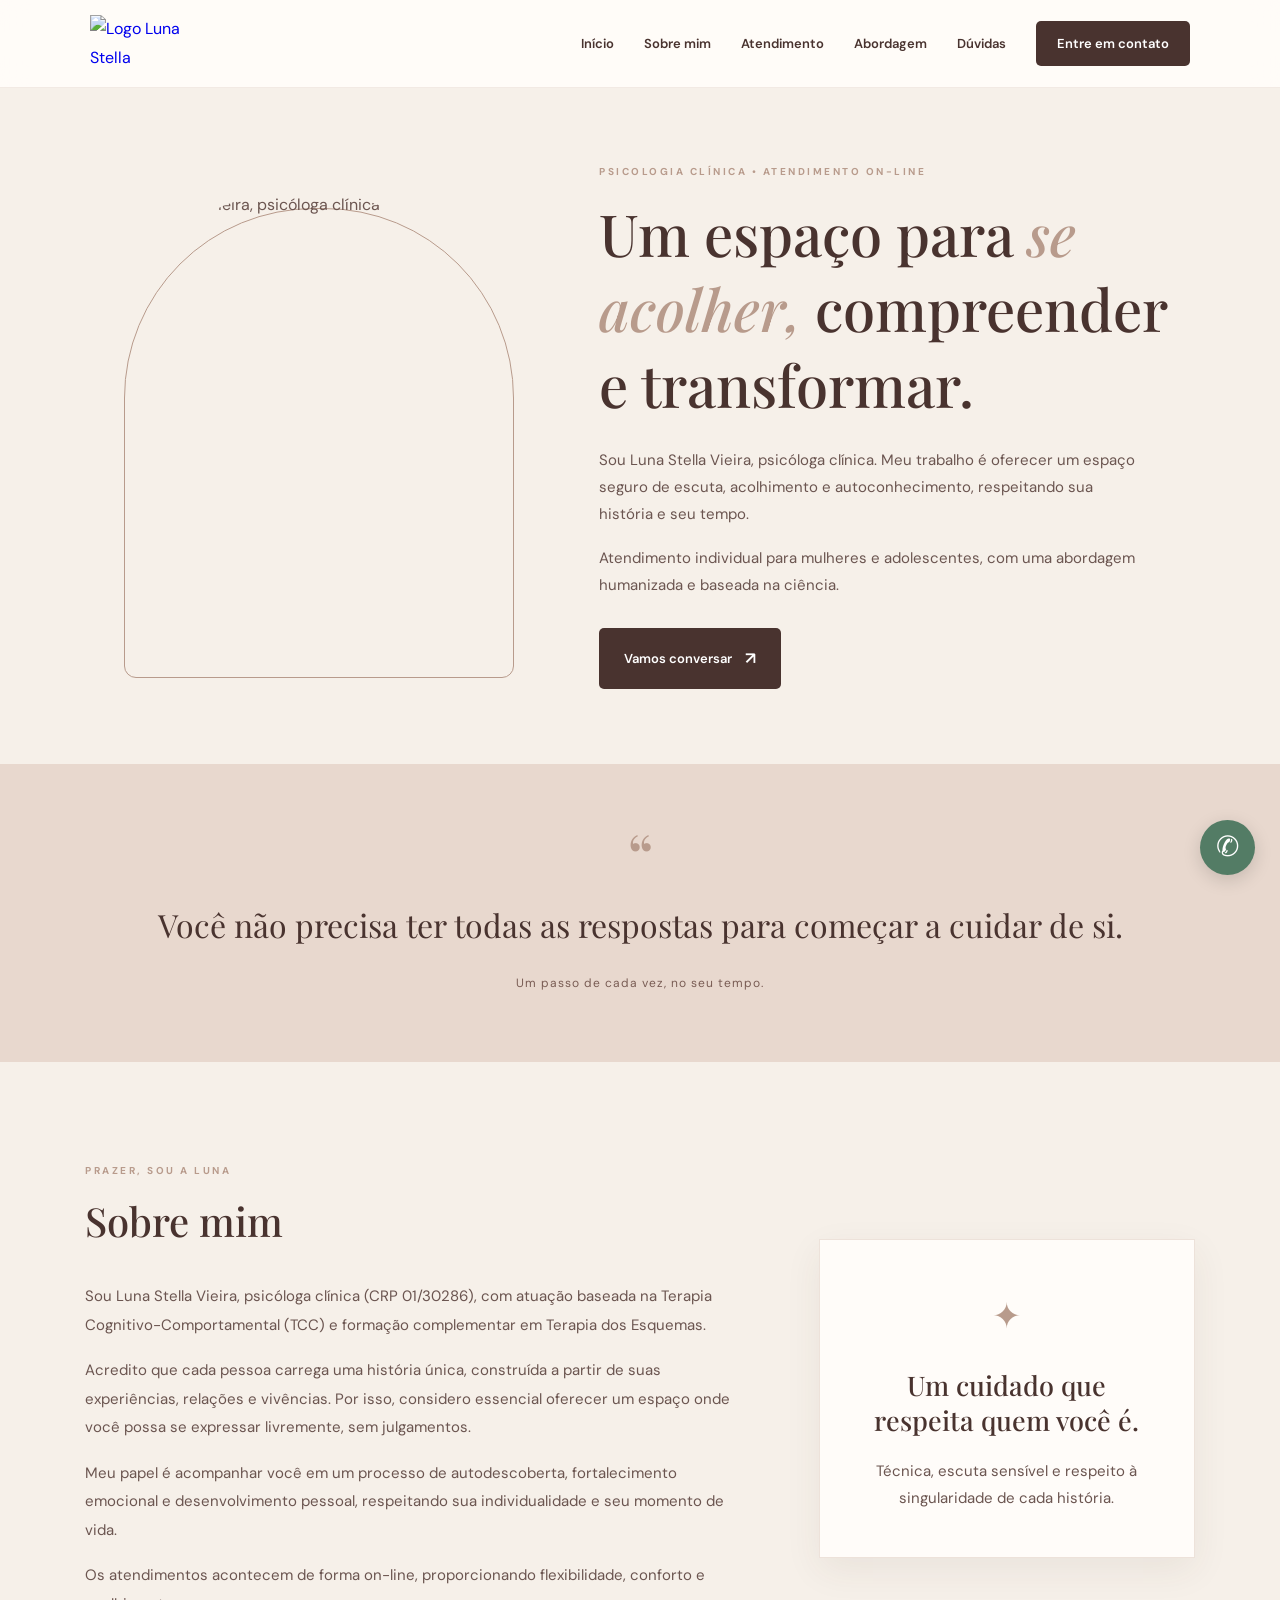
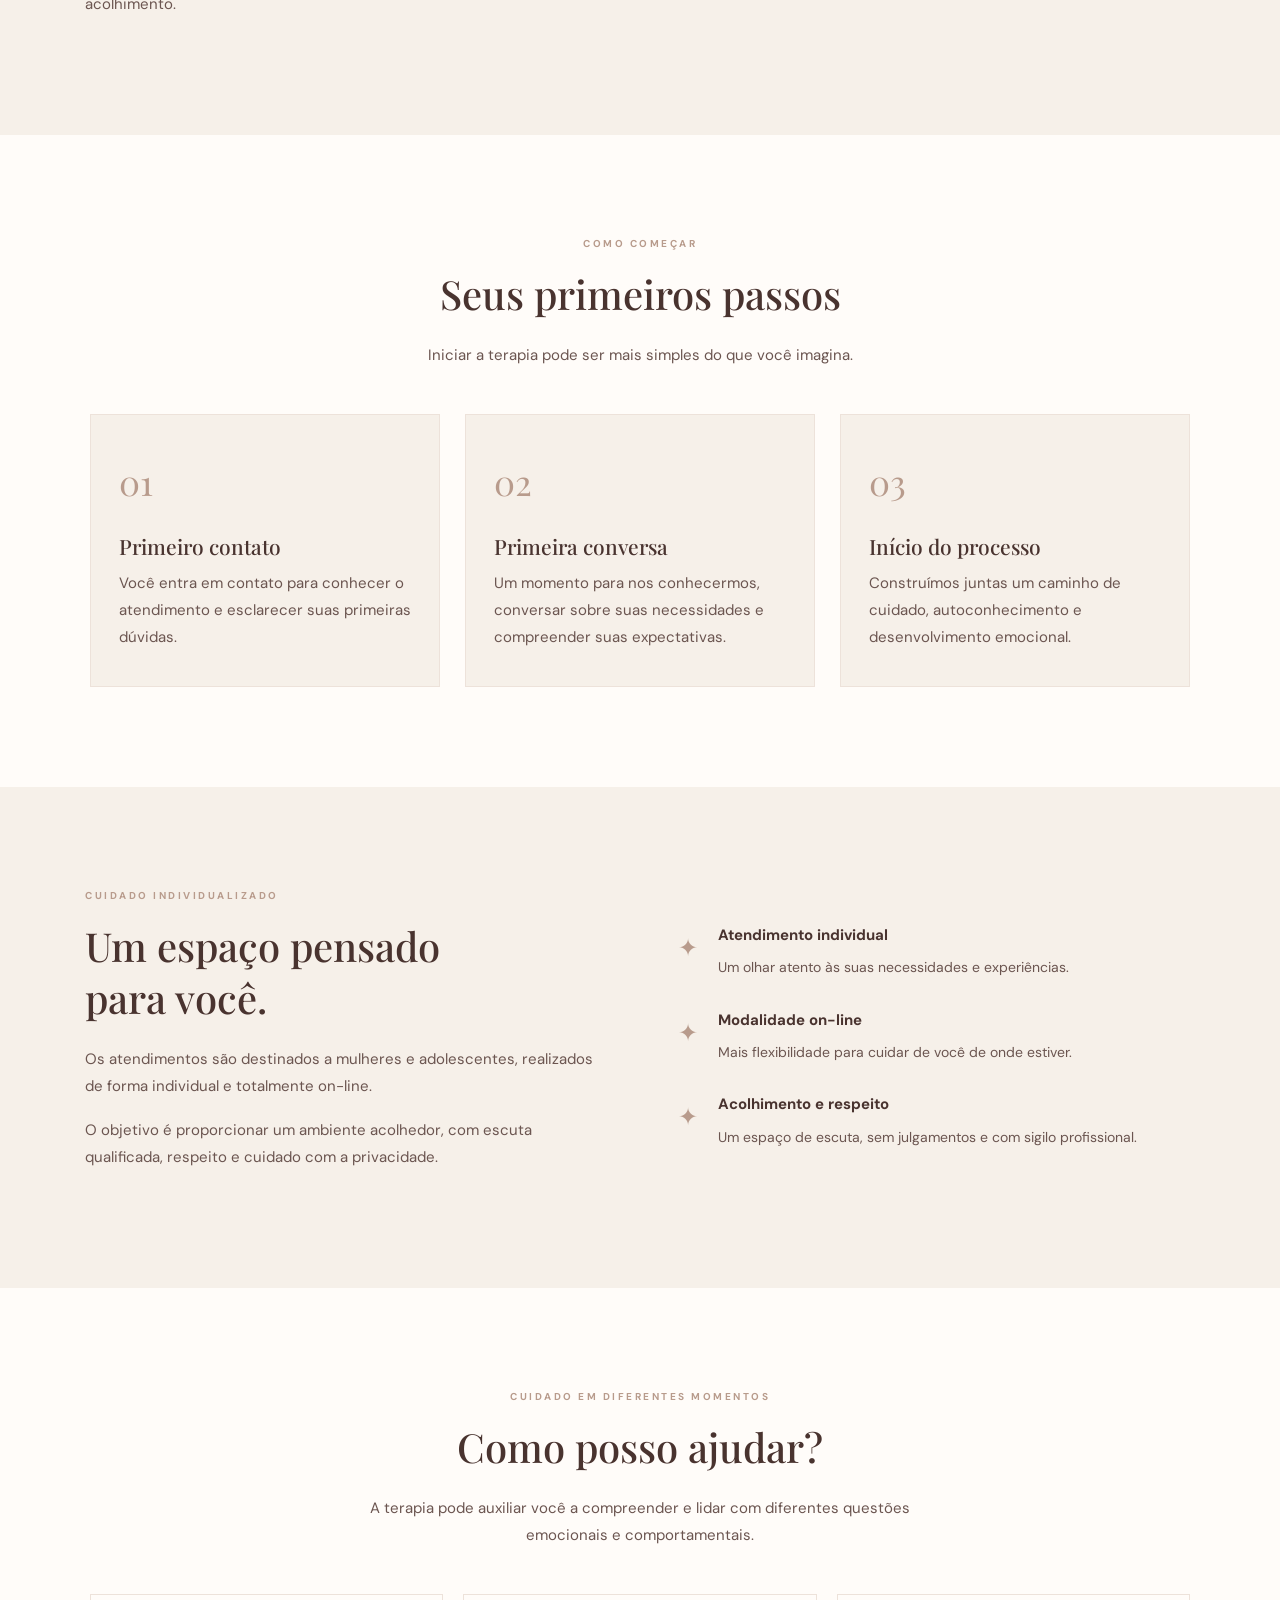
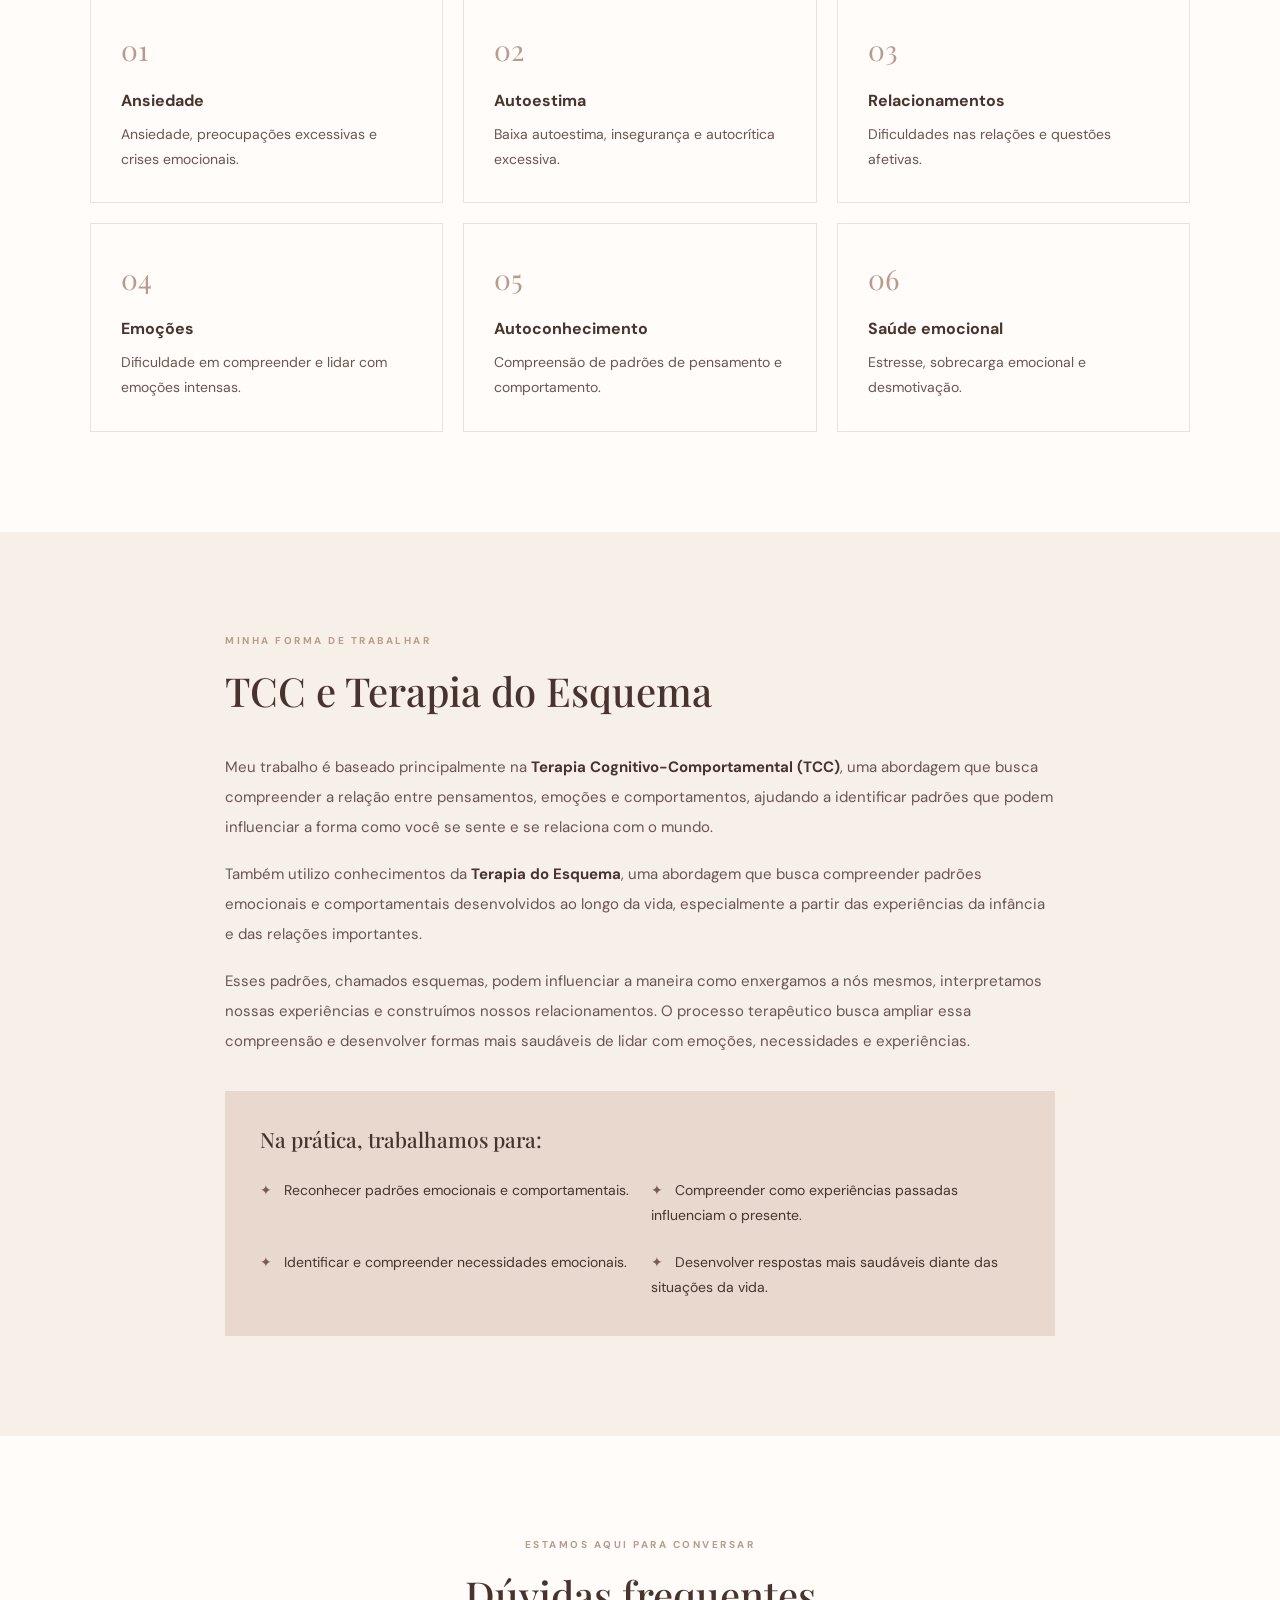
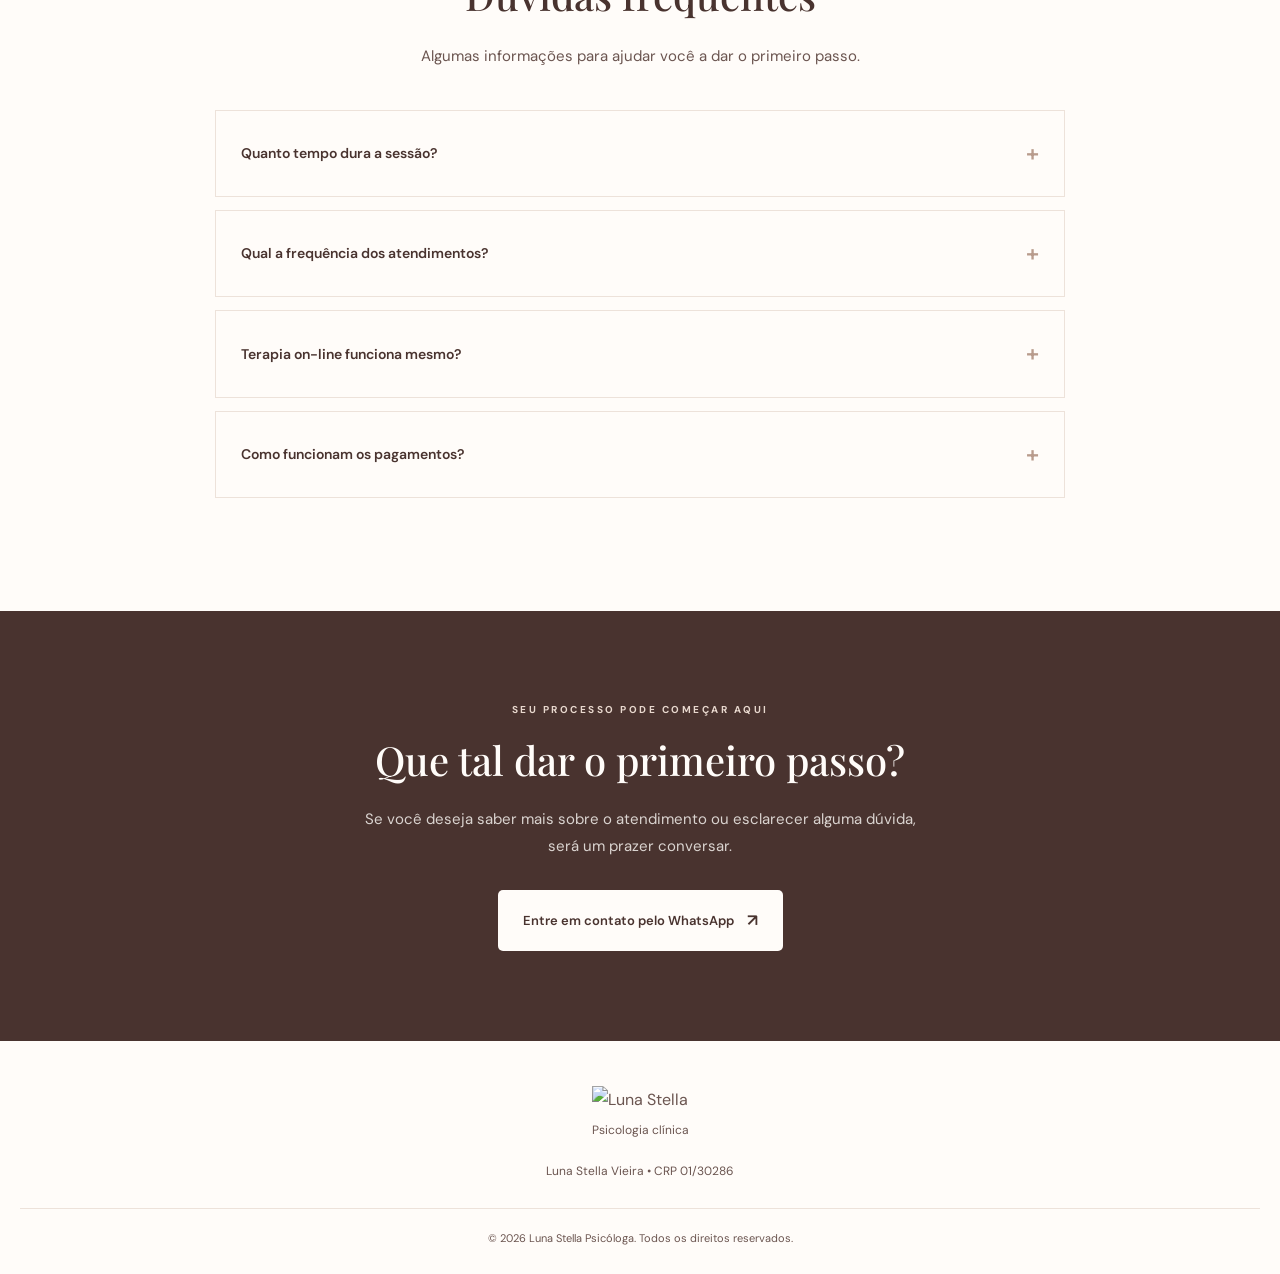
==== index.html @ fb5f0807 "Refactor index.html with updated content and structure Updated the structure and content of the inde" ====
<!DOCTYPE html>
<html lang="pt-BR">
<head>
  <meta charset="UTF-8">
  <meta name="viewport" content="width=device-width, initial-scale=1.0">

  <meta name="description" content="Luna Stella Vieira, psicóloga clínica. Atendimento psicológico on-line para mulheres e adolescentes, com abordagem baseada na TCC e ACT.">

  <title>Luna Stella Vieira | Psicóloga Clínica</title>

  <link rel="preconnect" href="https://fonts.googleapis.com">
  <link rel="preconnect" href="https://fonts.gstatic.com" crossorigin>

  <link href="https://fonts.googleapis.com/css2?family=DM+Sans:wght@400;500;600;700&family=Playfair+Display:wght@400;500;600&display=swap" rel="stylesheet">

  <link rel="stylesheet" href="style.css">
</head>

<body>

  <!-- CABEÇALHO -->
  <header class="topo">

    <a href="#inicio" class="logo-area" aria-label="Luna Stella - Início">
      <img src="logo_luna_stella_transparente.png" alt="Logo Luna Stella" class="logo">
    </a>

    <nav class="menu" aria-label="Menu principal">
      <a href="#inicio">Início</a>
      <a href="#sobre">Sobre mim</a>
      <a href="#atendimento">Atendimento</a>
      <a href="#abordagem">Abordagem</a>
      <a href="#duvidas">Dúvidas</a>
      <a href="#contato" class="menu-contato">Entre em contato</a>
    </nav>

  </header>


  <main>

    <!-- APRESENTAÇÃO -->
    <section id="inicio" class="hero">

      <div class="hero-imagem">
        <img src="luna_fotoia.jpeg" alt="Luna Stella Vieira, psicóloga clínica">
        <div class="imagem-detalhe"></div>
      </div>

      <div class="hero-texto">

        <span class="subtitulo">PSICOLOGIA CLÍNICA • ATENDIMENTO ON-LINE</span>

        <h1>
          Um espaço para
          <span>se acolher,</span>
          compreender e transformar.
        </h1>

        <p>
          Sou Luna Stella Vieira, psicóloga clínica.
          Meu trabalho é oferecer um espaço seguro de
          escuta, acolhimento e autoconhecimento,
          respeitando sua história e seu tempo.
        </p>

        <p>
          Atendimento individual para mulheres e adolescentes,
          com uma abordagem humanizada e baseada na ciência.
        </p>

        <a
          href="https://wa.me/5561991158479"
          class="btn"
          target="_blank"
          rel="noopener noreferrer"
        >
          Vamos conversar
          <span>↗</span>
        </a>

      </div>

    </section>


    <!-- FRASE DE DESTAQUE -->
    <section class="frase-destaque">

      <span class="frase-aspas">“</span>

      <p>
        Você não precisa ter todas as respostas
        para começar a cuidar de si.
      </p>

      <span class="frase-legenda">Um passo de cada vez, no seu tempo.</span>

    </section>


    <!-- SOBRE MIM -->
    <section id="sobre" class="secao sobre">

      <div class="sobre-conteudo">

        <div class="secao-titulo">
          <span class="subtitulo">PRAZER, SOU A LUNA</span>
          <h2>Sobre mim</h2>
        </div>

        <p>
          Sou Luna Stella Vieira, psicóloga clínica (CRP 01/30286),
          com atuação baseada na Terapia Cognitivo-Comportamental (TCC)
          e formação complementar em Terapia dos Esquemas.
        </p>

        <p>
          Acredito que cada pessoa carrega uma história única,
          construída a partir de suas experiências, relações e vivências.
          Por isso, considero essencial oferecer um espaço onde você
          possa se expressar livremente, sem julgamentos.
        </p>

        <p>
          Meu papel é acompanhar você em um processo de
          autodescoberta, fortalecimento emocional e desenvolvimento
          pessoal, respeitando sua individualidade e seu momento de vida.
        </p>

        <p>
          Os atendimentos acontecem de forma on-line, proporcionando
          flexibilidade, conforto e acolhimento.
        </p>

      </div>

      <div class="sobre-destaque">
        <span class="destaque-icone">✦</span>
        <h3>Um cuidado que respeita quem você é.</h3>
        <p>
          Técnica, escuta sensível e respeito à singularidade
          de cada história.
        </p>
      </div>

    </section>


    <!-- PRIMEIROS PASSOS -->
    <section id="primeiros-passos" class="secao passos">

      <div class="secao-titulo centralizado">
        <span class="subtitulo">COMO COMEÇAR</span>
        <h2>Seus primeiros passos</h2>
        <p>
          Iniciar a terapia pode ser mais simples do que você imagina.
        </p>
      </div>

      <div class="passos-grid">

        <article class="passo-card">
          <span class="passo-numero">01</span>
          <h3>Primeiro contato</h3>
          <p>
            Você entra em contato para conhecer o atendimento
            e esclarecer suas primeiras dúvidas.
          </p>
        </article>

        <article class="passo-card">
          <span class="passo-numero">02</span>
          <h3>Primeira conversa</h3>
          <p>
            Um momento para nos conhecermos, conversar sobre
            suas necessidades e compreender suas expectativas.
          </p>
        </article>

        <article class="passo-card">
          <span class="passo-numero">03</span>
          <h3>Início do processo</h3>
          <p>
            Construímos juntas um caminho de cuidado,
            autoconhecimento e desenvolvimento emocional.
          </p>
        </article>

      </div>

    </section>


    <!-- ATENDIMENTO -->
    <section id="atendimento" class="secao atendimento">

      <div class="atendimento-texto">

        <span class="subtitulo">CUIDADO INDIVIDUALIZADO</span>

        <h2>Um espaço pensado para você.</h2>

        <p>
          Os atendimentos são destinados a mulheres e adolescentes,
          realizados de forma individual e totalmente on-line.
        </p>

        <p>
          O objetivo é proporcionar um ambiente acolhedor,
          com escuta qualificada, respeito e cuidado com
          a privacidade.
        </p>

      </div>

      <div class="atendimento-lista">

        <div class="atendimento-item">
          <span>✦</span>
          <div>
            <h3>Atendimento individual</h3>
            <p>Um olhar atento às suas necessidades e experiências.</p>
          </div>
        </div>

        <div class="atendimento-item">
          <span>✦</span>
          <div>
            <h3>Modalidade on-line</h3>
            <p>Mais flexibilidade para cuidar de você de onde estiver.</p>
          </div>
        </div>

        <div class="atendimento-item">
          <span>✦</span>
          <div>
            <h3>Acolhimento e respeito</h3>
            <p>Um espaço de escuta, sem julgamentos e com sigilo profissional.</p>
          </div>
        </div>

      </div>

    </section>


    <!-- COMO POSSO AJUDAR -->
    <section id="ajuda" class="secao ajuda">

      <div class="secao-titulo centralizado">
        <span class="subtitulo">CUIDADO EM DIFERENTES MOMENTOS</span>
        <h2>Como posso ajudar?</h2>
        <p>
          A terapia pode auxiliar você a compreender e lidar
          com diferentes questões emocionais e comportamentais.
        </p>
      </div>

      <div class="ajuda-grid">

        <article class="ajuda-card">
          <span>01</span>
          <h3>Ansiedade</h3>
          <p>Ansiedade, preocupações excessivas e crises emocionais.</p>
        </article>

        <article class="ajuda-card">
          <span>02</span>
          <h3>Autoestima</h3>
          <p>Baixa autoestima, insegurança e autocrítica excessiva.</p>
        </article>

        <article class="ajuda-card">
          <span>03</span>
          <h3>Relacionamentos</h3>
          <p>Dificuldades nas relações e questões afetivas.</p>
        </article>

        <article class="ajuda-card">
          <span>04</span>
          <h3>Emoções</h3>
          <p>Dificuldade em compreender e lidar com emoções intensas.</p>
        </article>

        <article class="ajuda-card">
          <span>05</span>
          <h3>Autoconhecimento</h3>
          <p>Compreensão de padrões de pensamento e comportamento.</p>
        </article>

        <article class="ajuda-card">
          <span>06</span>
          <h3>Saúde emocional</h3>
          <p>Estresse, sobrecarga emocional e desmotivação.</p>
        </article>

      </div>

    </section>


  
<!-- ABORDAGEM -->
<section id="abordagem" class="secao abordagem">

  <div class="secao-titulo">
    <span class="subtitulo">MINHA FORMA DE TRABALHAR</span>
    <h2>TCC e Terapia do Esquema</h2>
  </div>

  <p>
    Meu trabalho é baseado principalmente na
    <strong>Terapia Cognitivo-Comportamental (TCC)</strong>,
    uma abordagem que busca compreender a relação entre
    pensamentos, emoções e comportamentos, ajudando a
    identificar padrões que podem influenciar a forma
    como você se sente e se relaciona com o mundo.
  </p>

  <p>
    Também utilizo conhecimentos da
    <strong>Terapia do Esquema</strong>, uma abordagem que
    busca compreender padrões emocionais e comportamentais
    desenvolvidos ao longo da vida, especialmente a partir
    das experiências da infância e das relações importantes.
  </p>

  <p>
    Esses padrões, chamados esquemas, podem influenciar a
    maneira como enxergamos a nós mesmos, interpretamos
    nossas experiências e construímos nossos relacionamentos.
    O processo terapêutico busca ampliar essa compreensão
    e desenvolver formas mais saudáveis de lidar com
    emoções, necessidades e experiências.
  </p>

  <div class="abordagem-destaque">

    <h3>Na prática, trabalhamos para:</h3>

    <div class="abordagem-grid">

      <div>
        <span>✦</span>
        Reconhecer padrões emocionais e comportamentais.
      </div>

      <div>
        <span>✦</span>
        Compreender como experiências passadas influenciam o presente.
      </div>

      <div>
        <span>✦</span>
        Identificar e compreender necessidades emocionais.
      </div>

      <div>
        <span>✦</span>
        Desenvolver respostas mais saudáveis diante das situações da vida.
      </div>

    </div>

  </div>

</section>



    <!-- DÚVIDAS FREQUENTES -->
    <section id="duvidas" class="secao duvidas">

      <div class="secao-titulo centralizado">
        <span class="subtitulo">ESTAMOS AQUI PARA CONVERSAR</span>
        <h2>Dúvidas frequentes</h2>
        <p>
          Algumas informações para ajudar você a dar o primeiro passo.
        </p>
      </div>

      <div class="faq-lista">

        <details class="faq-item">
          <summary>Quanto tempo dura a sessão?</summary>
          <p>
            Cada sessão tem duração média de 40 a 50 minutos,
            proporcionando um espaço de escuta e acolhimento.
          </p>
        </details>

        <details class="faq-item">
          <summary>Qual a frequência dos atendimentos?</summary>
          <p>
            As sessões costumam ser semanais, principalmente
            no início. A frequência pode ser conversada de acordo
            com as necessidades do acompanhamento.
          </p>
        </details>

        <details class="faq-item">
          <summary>Terapia on-line funciona mesmo?</summary>
          <p>
            A modalidade on-line permite realizar o acompanhamento
            psicológico com conforto e flexibilidade, observando
            os cuidados necessários com privacidade e sigilo.
          </p>
        </details>

        <details class="faq-item">
          <summary>Como funcionam os pagamentos?</summary>
          <p>
            Os pagamentos são realizados antes da sessão,
            via Pix ou transferência. As condições e a frequência
            dos atendimentos podem ser conversadas diretamente
            com a psicóloga.
          </p>
        </details>

      </div>

    </section>


    <!-- CONTATO -->
    <section id="contato" class="contato">

      <span class="subtitulo">SEU PROCESSO PODE COMEÇAR AQUI</span>

      <h2>Que tal dar o primeiro passo?</h2>

      <p>
        Se você deseja saber mais sobre o atendimento
        ou esclarecer alguma dúvida, será um prazer conversar.
      </p>

      <a
        href="https://wa.me/5561991158479"
        class="btn btn-claro"
        target="_blank"
        rel="noopener noreferrer"
      >
        Entre em contato pelo WhatsApp
        <span>↗</span>
      </a>

    </section>

  </main>


  <!-- RODAPÉ -->
  <footer class="rodape">

    <div class="rodape-logo">
      <img src="logo_luna_stella_transparente.png" alt="Luna Stella">
      <p>Psicologia clínica</p>
    </div>

    <p class="rodape-crp">Luna Stella Vieira • CRP 01/30286</p>

    <p class="copyright">
      © 2026 Luna Stella Psicóloga. Todos os direitos reservados.
    </p>

  </footer>


  <!-- BOTÃO FLUTUANTE WHATSAPP -->
  <a
    href="https://wa.me/5561991158479"
    class="whatsapp"
    target="_blank"
    rel="noopener noreferrer"
    aria-label="Entre em contato pelo WhatsApp"
  >
    <span>✆</span>
  </a>

</body>
</html>
---- style.css ----
/* =====================================
   LUNA STELLA | IDENTIDADE VISUAL
===================================== */

:root {
  --bege: #F6F0E9;
  --branco: #FFFCF9;
  --rose-claro: #E8D8CE;
  --rose: #B89B8C;
  --marrom: #795C54;
  --marrom-escuro: #49332F;
  --texto: #6B5550;
  --borda: #EDE2DA;

  --fonte-titulo: 'Playfair Display', serif;
  --fonte-texto: 'DM Sans', sans-serif;

  --sombra: 0 12px 35px rgba(73, 51, 47, 0.07);
}

* {
  margin: 0;
  padding: 0;
  box-sizing: border-box;
}

html {
  scroll-behavior: smooth;
  scroll-padding-top: 100px;
}

body {
  font-family: var(--fonte-texto);
  background: var(--bege);
  color: var(--texto);
  line-height: 1.8;
  overflow-x: hidden;
}

a {
  text-decoration: none;
}

section[id] {
  scroll-margin-top: 100px;
}

/* =====================================
   CABEÇALHO
===================================== */

.topo {
  width: 100%;
  min-height: 88px;
  padding: 12px 7%;
  display: flex;
  justify-content: space-between;
  align-items: center;

  position: sticky;
  top: 0;
  z-index: 1000;

  background: rgba(255, 252, 249, 0.94);
  backdrop-filter: blur(14px);
  -webkit-backdrop-filter: blur(14px);

  border-bottom: 1px solid rgba(184, 155, 140, 0.18);
}

.logo-area {
  display: flex;
  align-items: center;
}

.logo {
  width: 100px;
  height: auto;
  display: block;
}

.menu {
  display: flex;
  align-items: center;
  gap: 30px;
}

.menu a {
  font-family: var(--fonte-texto);
  font-size: 13px;
  font-weight: 600;
  color: var(--marrom-escuro);
  transition: 0.3s;
  white-space: nowrap;
}

.menu a:hover {
  color: var(--rose);
}

.menu .menu-contato {
  padding: 11px 21px;
  background: var(--marrom-escuro);
  color: white;
  border-radius: 5px;
}

.menu .menu-contato:hover {
  background: var(--rose);
}

/* =====================================
   ESTRUTURA GERAL
===================================== */

main {
  width: 100%;
}

.secao {
  width: 100%;
  max-width: 1180px;
  margin: 0 auto;
  padding: 100px 35px;
}

.subtitulo {
  display: block;
  font-family: var(--fonte-texto);
  font-size: 10px;
  font-weight: 700;
  letter-spacing: 2.5px;
  color: var(--rose);
  margin-bottom: 15px;
}

h1, h2, h3 {
  font-family: var(--fonte-titulo);
  color: var(--marrom-escuro);
  font-weight: 500;
  line-height: 1.3;
}

h1 {
  font-size: clamp(38px, 5vw, 58px);
}

h2 {
  font-size: clamp(30px, 4vw, 40px);
  margin-bottom: 22px;
}

h3 {
  font-size: 21px;
  margin-bottom: 10px;
}

p {
  font-size: 15px;
  color: var(--texto);
  margin-bottom: 17px;
}

.secao-titulo {
  margin-bottom: 35px;
}

.secao-titulo p {
  max-width: 600px;
}

.centralizado {
  text-align: center;
}

.centralizado p {
  margin-left: auto;
  margin-right: auto;
}

/* =====================================
   BOTÕES
===================================== */

.btn {
  display: inline-flex;
  align-items: center;
  justify-content: center;
  gap: 13px;

  background: var(--marrom-escuro);
  color: white;

  padding: 15px 25px;
  border-radius: 5px;

  font-size: 13px;
  font-weight: 600;

  transition: all 0.3s ease;
}

.btn span {
  font-size: 17px;
}

.btn:hover {
  background: var(--rose);
  transform: translateY(-3px);
  box-shadow: var(--sombra);
}

/* =====================================
   APRESENTAÇÃO
===================================== */

.hero {
  width: 100%;
  max-width: 1250px;
  min-height: 610px;
  margin: 0 auto;

  padding: 75px 65px;

  display: grid;
  grid-template-columns: 0.85fr 1.15fr;
  gap: 75px;
  align-items: center;
}

.hero-imagem {
  position: relative;
  max-width: 390px;
  width: 100%;
  margin: auto;
}

.hero-imagem img {
  display: block;
  width: 100%;
  height: 470px;
  object-fit: cover;
  object-position: center;
  border-radius: 190px 190px 12px 12px;
  position: relative;
  z-index: 2;
}

.imagem-detalhe {
  position: absolute;
  width: 100%;
  height: 100%;
  border: 1px solid var(--rose);
  border-radius: 190px 190px 12px 12px;
  top: 17px;
  left: 17px;
  z-index: 1;
}

.hero-texto {
  max-width: 610px;
  position: relative;
  z-index: 2;
}

.hero-texto h1 {
  margin-bottom: 25px;
}

.hero-texto h1 span {
  color: var(--rose);
  font-style: italic;
}

.hero-texto p {
  max-width: 550px;
}

.hero-texto .btn {
  margin-top: 12px;
}

/* =====================================
   FRASE DE DESTAQUE
===================================== */

.frase-destaque {
  background: var(--rose-claro);
  text-align: center;
  padding: 65px 25px;
}

.frase-aspas {
  display: block;
  font-family: var(--fonte-titulo);
  font-size: 65px;
  line-height: 0.8;
  color: var(--rose);
}

.frase-destaque p {
  font-family: var(--fonte-titulo);
  font-size: clamp(23px, 3vw, 32px);
  color: var(--marrom-escuro);
  margin: 15px auto;
}

.frase-legenda {
  font-size: 12px;
  color: var(--marrom);
  letter-spacing: 1px;
}

/* =====================================
   SOBRE MIM
===================================== */

.sobre {
  display: grid;
  grid-template-columns: 1.4fr 0.8fr;
  gap: 75px;
  align-items: center;
}

.sobre-conteudo p {
  line-height: 1.9;
}

.sobre-destaque {
  background: var(--branco);
  padding: 45px 35px;
  border: 1px solid var(--borda);
  box-shadow: var(--sombra);
  text-align: center;
}

.destaque-icone {
  font-size: 35px;
  color: var(--rose);
}

.sobre-destaque h3 {
  font-size: 27px;
  margin: 20px 0;
}

.sobre-destaque p {
  margin: 0;
}

/* =====================================
   PRIMEIROS PASSOS
===================================== */

.passos {
  max-width: 100%;
  background: var(--branco);
}

.passos .secao-titulo {
  max-width: 650px;
  margin: 0 auto 45px;
}

.passos-grid {
  max-width: 1100px;
  margin: auto;
  display: grid;
  grid-template-columns: repeat(3, 1fr);
  gap: 25px;
}

.passo-card {
  padding: 35px 28px;
  background: var(--bege);
  border: 1px solid var(--borda);
  transition: 0.3s;
}

.passo-card:hover {
  transform: translateY(-5px);
  box-shadow: var(--sombra);
}

.passo-numero {
  font-family: var(--fonte-titulo);
  font-size: 35px;
  color: var(--rose);
  display: block;
  margin-bottom: 20px;
}

.passo-card p {
  margin-bottom: 0;
}

/* =====================================
   ATENDIMENTO
===================================== */

.atendimento {
  display: grid;
  grid-template-columns: 1fr 1fr;
  gap: 75px;
  align-items: center;
}

.atendimento-texto h2 {
  max-width: 440px;
}

.atendimento-lista {
  display: flex;
  flex-direction: column;
  gap: 30px;
}

.atendimento-item {
  display: flex;
  gap: 20px;
  align-items: flex-start;
}

.atendimento-item > span {
  font-size: 24px;
  color: var(--rose);
}

.atendimento-item h3 {
  font-family: var(--fonte-texto);
  font-size: 15px;
  font-weight: 700;
}

.atendimento-item p {
  font-size: 14px;
  margin: 0;
}

/* =====================================
   COMO POSSO AJUDAR
===================================== */

.ajuda {
  max-width: 100%;
  background: var(--branco);
}

.ajuda .secao-titulo {
  max-width: 650px;
  margin: 0 auto 45px;
}

.ajuda-grid {
  max-width: 1100px;
  margin: auto;
  display: grid;
  grid-template-columns: repeat(3, 1fr);
  gap: 20px;
}

.ajuda-card {
  padding: 30px;
  border: 1px solid var(--borda);
  background: var(--branco);
  transition: 0.3s;
}

.ajuda-card:hover {
  border-color: var(--rose);
  transform: translateY(-4px);
  box-shadow: var(--sombra);
}

.ajuda-card > span {
  display: block;
  font-family: var(--fonte-titulo);
  font-size: 28px;
  color: var(--rose);
  margin-bottom: 15px;
}

.ajuda-card h3 {
  font-family: var(--fonte-texto);
  font-size: 16px;
  font-weight: 700;
}

.ajuda-card p {
  font-size: 14px;
  margin-bottom: 0;
}

/* =====================================
   ABORDAGEM
===================================== */

.abordagem {
  max-width: 900px;
}

.abordagem > p {
  line-height: 2;
}

.abordagem strong {
  color: var(--marrom-escuro);
}

.abordagem-destaque {
  background: var(--rose-claro);
  padding: 35px;
  margin-top: 35px;
}

.abordagem-destaque h3 {
  margin-bottom: 25px;
}

.abordagem-grid {
  display: grid;
  grid-template-columns: 1fr 1fr;
  gap: 22px;
}

.abordagem-grid div {
  font-size: 14px;
  color: var(--marrom-escuro);
}

.abordagem-grid span {
  color: var(--marrom);
  margin-right: 8px;
}

/* =====================================
   DÚVIDAS FREQUENTES
===================================== */

.duvidas {
  max-width: 100%;
  background: var(--branco);
}

.duvidas .secao-titulo {
  max-width: 650px;
  margin: 0 auto 40px;
}

.faq-lista {
  max-width: 850px;
  margin: auto;
}

.faq-item {
  background: var(--branco);
  border: 1px solid var(--borda);
  margin-bottom: 13px;
  transition: 0.3s;
}

.faq-item[open] {
  border-color: var(--rose);
}

.faq-item summary {
  padding: 22px 25px;
  cursor: pointer;
  list-style: none;

  display: flex;
  align-items: center;
  justify-content: space-between;
  gap: 15px;

  color: var(--marrom-escuro);
  font-size: 14px;
  font-weight: 600;
}

.faq-item summary::-webkit-details-marker {
  display: none;
}

.faq-item summary::after {
  content: "+";
  font-size: 23px;
  color: var(--rose);
}

.faq-item[open] summary::after {
  content: "−";
}

.faq-item p {
  padding: 0 25px 22px;
  font-size: 14px;
  margin: 0;
}

/* =====================================
   CONTATO
===================================== */

.contato {
  background: var(--marrom-escuro);
  text-align: center;
  padding: 90px 25px;
}

.contato .subtitulo {
  color: var(--rose-claro);
}

.contato h2 {
  color: var(--branco);
  max-width: 650px;
  margin: 0 auto 20px;
}

.contato p {
  color: rgba(255, 252, 249, 0.8);
  max-width: 580px;
  margin: 0 auto 30px;
}

.btn-claro {
  background: var(--branco);
  color: var(--marrom-escuro);
}

.btn-claro:hover {
  background: var(--rose-claro);
  color: var(--marrom-escuro);
}

/* =====================================
   RODAPÉ
===================================== */

.rodape {
  padding: 45px 20px 25px;
  text-align: center;
  background: var(--branco);
}

.rodape-logo img {
  width: 90px;
  height: auto;
}

.rodape-logo p {
  font-size: 12px;
  margin-top: 5px;
}

.rodape-crp {
  font-size: 12px;
  margin-top: 20px;
}

.copyright {
  border-top: 1px solid var(--borda);
  padding-top: 20px;
  margin: 25px auto 0;
  font-size: 11px;
}

/* =====================================
   WHATSAPP FLUTUANTE
===================================== */

.whatsapp {
  position: fixed;
  right: 25px;
  bottom: 25px;
  z-index: 1000;

  width: 55px;
  height: 55px;

  display: flex;
  align-items: center;
  justify-content: center;

  background: #537C65;
  color: white;
  border-radius: 50%;

  font-size: 28px;
  box-shadow: 0 5px 18px rgba(0, 0, 0, 0.15);

  transition: 0.3s;
}

.whatsapp:hover {
  transform: scale(1.08);
}

/* =====================================
   ACESSIBILIDADE
===================================== */

a:focus-visible,
summary:focus-visible {
  outline: 2px solid var(--marrom);
  outline-offset: 4px;
}

/* =====================================
   RESPONSIVIDADE
===================================== */

@media (max-width: 1050px) {

  .topo {
    padding: 12px 4%;
  }

  .menu {
    gap: 17px;
  }

  .menu a {
    font-size: 12px;
  }

  .hero {
    gap: 45px;
    padding: 65px 40px;
  }

  .sobre,
  .atendimento {
    gap: 40px;
  }
}

@media (max-width: 800px) {

  .topo {
    flex-direction: column;
    gap: 12px;
    padding: 12px 15px;
  }

  .logo {
    width: 85px;
  }

  .menu {
    justify-content: center;
    flex-wrap: wrap;
    gap: 12px 18px;
  }

  .menu a {
    font-size: 11px;
  }

  .menu .menu-contato {
    padding: 8px 13px;
  }

  .hero {
    grid-template-columns: 1fr;
    gap: 45px;
    padding: 55px 25px 70px;
    text-align: center;
  }

  .hero-imagem {
    max-width: 280px;
  }

  .hero-imagem img {
    height: 350px;
  }

  .hero-texto {
    margin: auto;
  }

  .hero-texto p {
    margin-left: auto;
    margin-right: auto;
  }

  .sobre,
  .atendimento {
    grid-template-columns: 1fr;
  }

  .sobre-destaque {
    max-width: 500px;
    margin: auto;
  }

  .passos-grid {
    grid-template-columns: 1fr;
  }

  .ajuda-grid {
    grid-template-columns: repeat(2, 1fr);
  }

  .secao {
    padding: 75px 25px;
  }

}

@media (max-width: 520px) {

  .topo {
    min-height: auto;
    padding: 10px 12px 14px;
  }

  .menu {
    gap: 10px 14px;
  }

  .menu a {
    font-size: 10px;
  }

  .menu .menu-contato {
    padding: 7px 10px;
  }

  .hero {
    padding: 45px 22px 60px;
  }

  .hero-imagem {
    max-width: 235px;
  }

  .hero-imagem img {
    height: 295px;
  }

  .hero-texto h1 {
    font-size: 37px;
  }

  .secao {
    padding: 65px 22px;
  }

  .ajuda-grid {
    grid-template-columns: 1fr;
  }

  .abordagem-grid {
    grid-template-columns: 1fr;
  }

  .abordagem-destaque {
    padding: 25px 20px;
  }

  .frase-destaque {
    padding: 55px 20px;
  }

  .faq-item summary {
    padding: 18px;
    font-size: 13px;
  }

  .faq-item p {
    padding: 0 18px 18px;
  }

  .contato {
    padding: 70px 22px;
  }

  .btn {
    font-size: 12px;
    padding: 13px 17px;
  }

  .whatsapp {
    width: 49px;
    height: 49px;
    right: 16px;
    bottom: 16px;
  }

}

@media (prefers-reduced-motion: reduce) {
  html {
    scroll-behavior: auto;
  }

  *,
  *::before,
  *::after {
    transition-duration: 0.01ms !important;
    animation-duration: 0.01ms !important;
  }
}
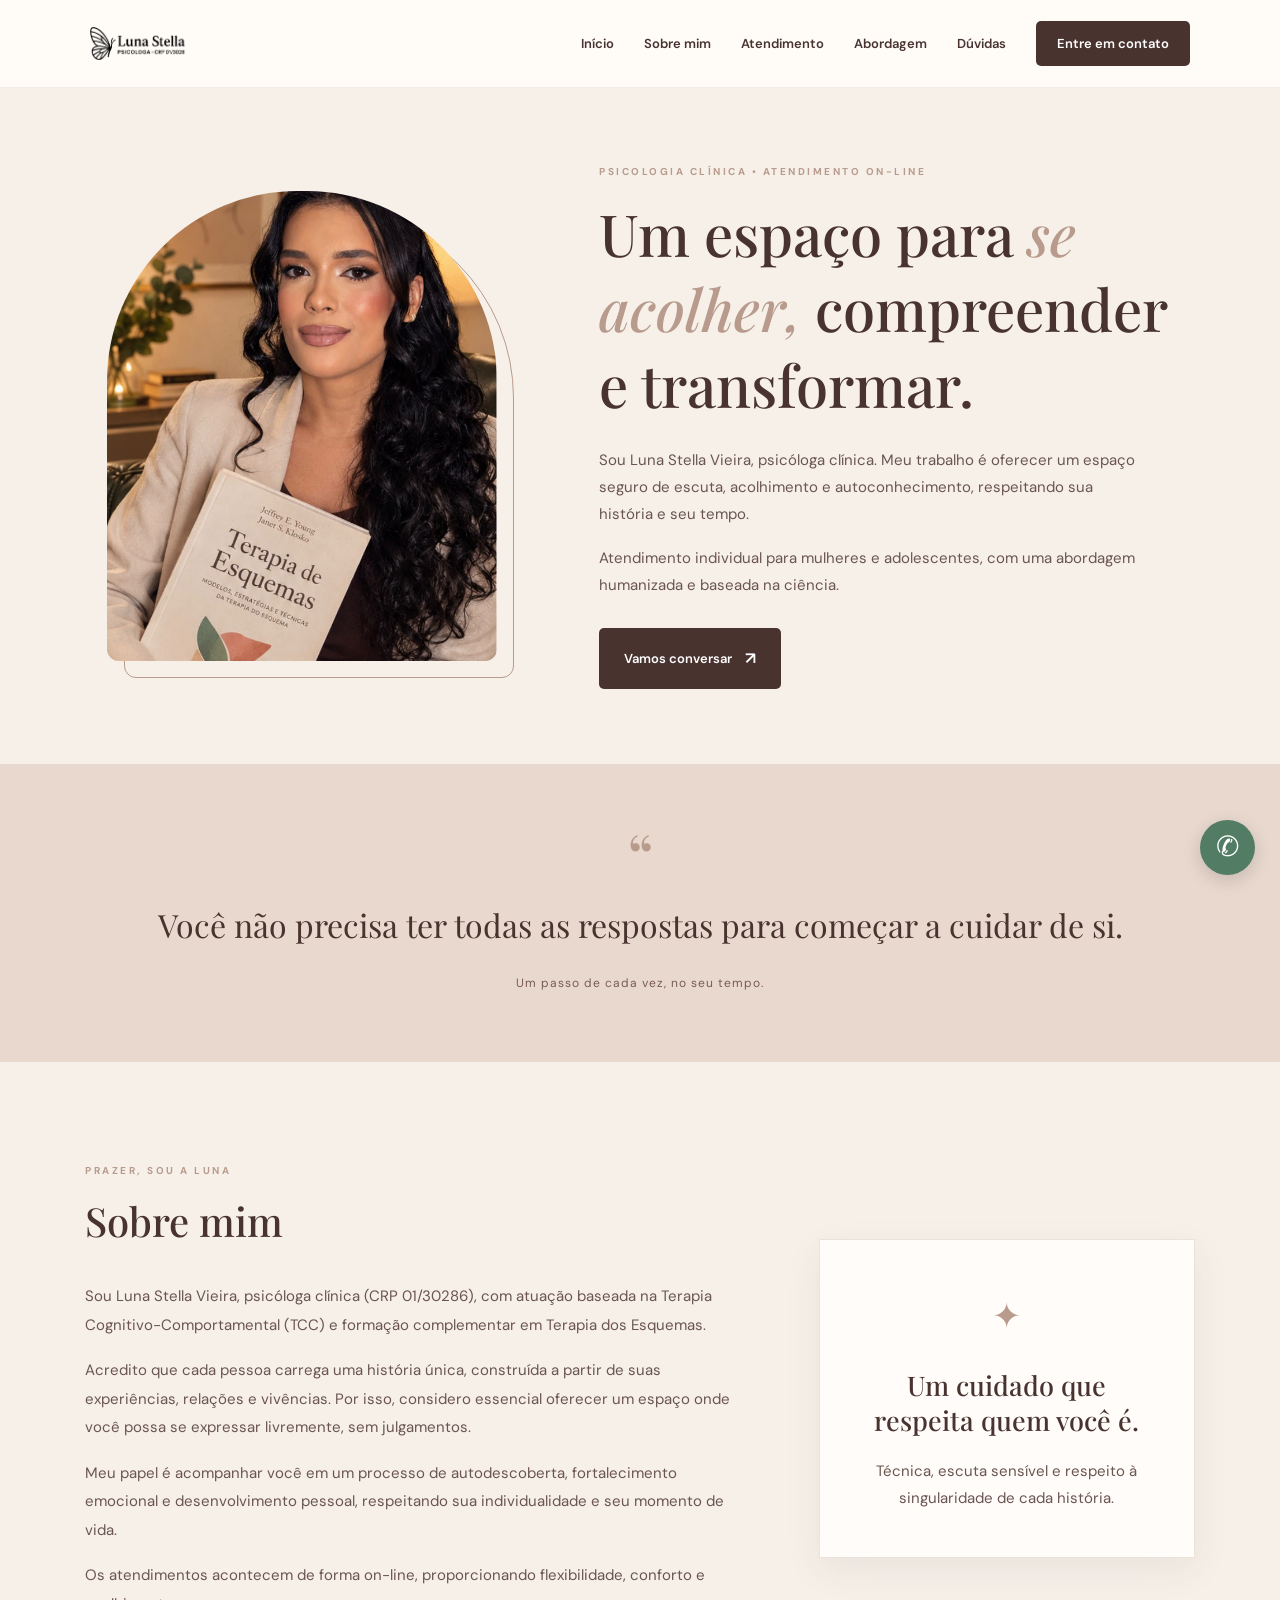
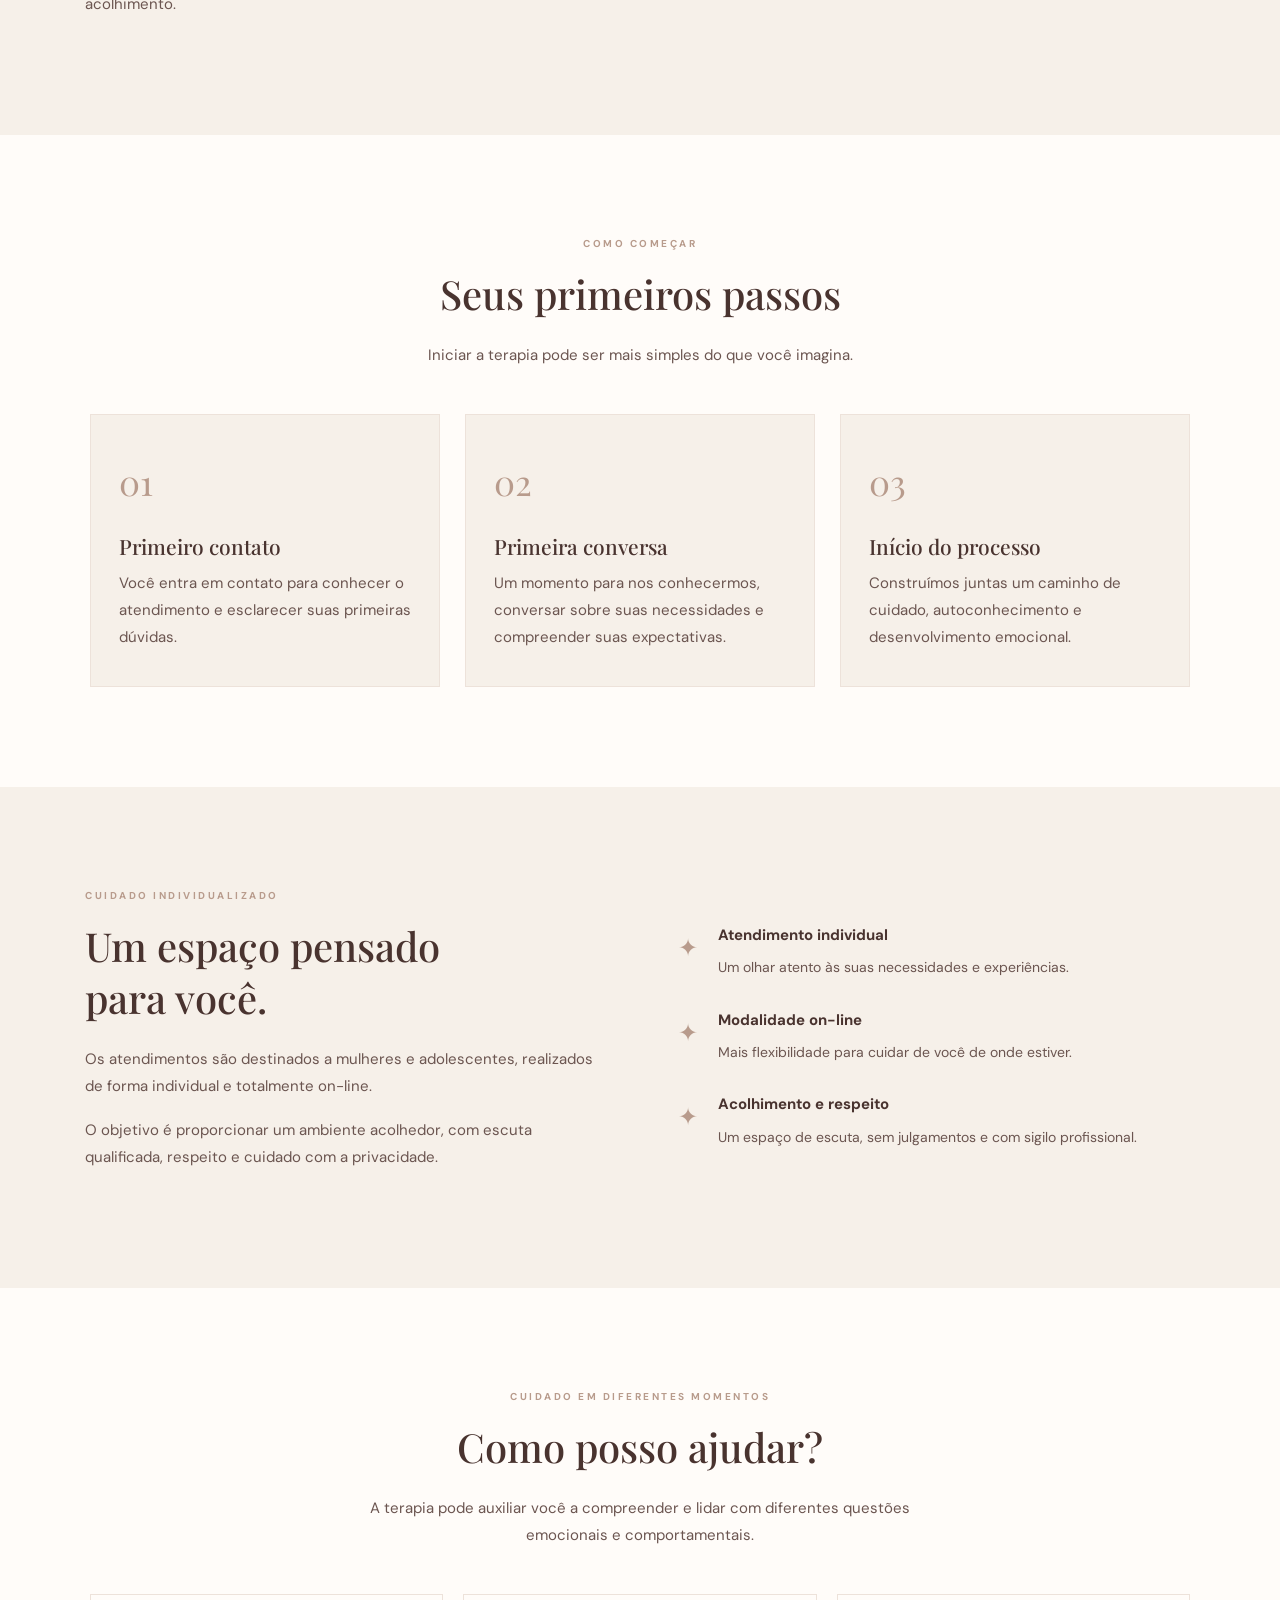
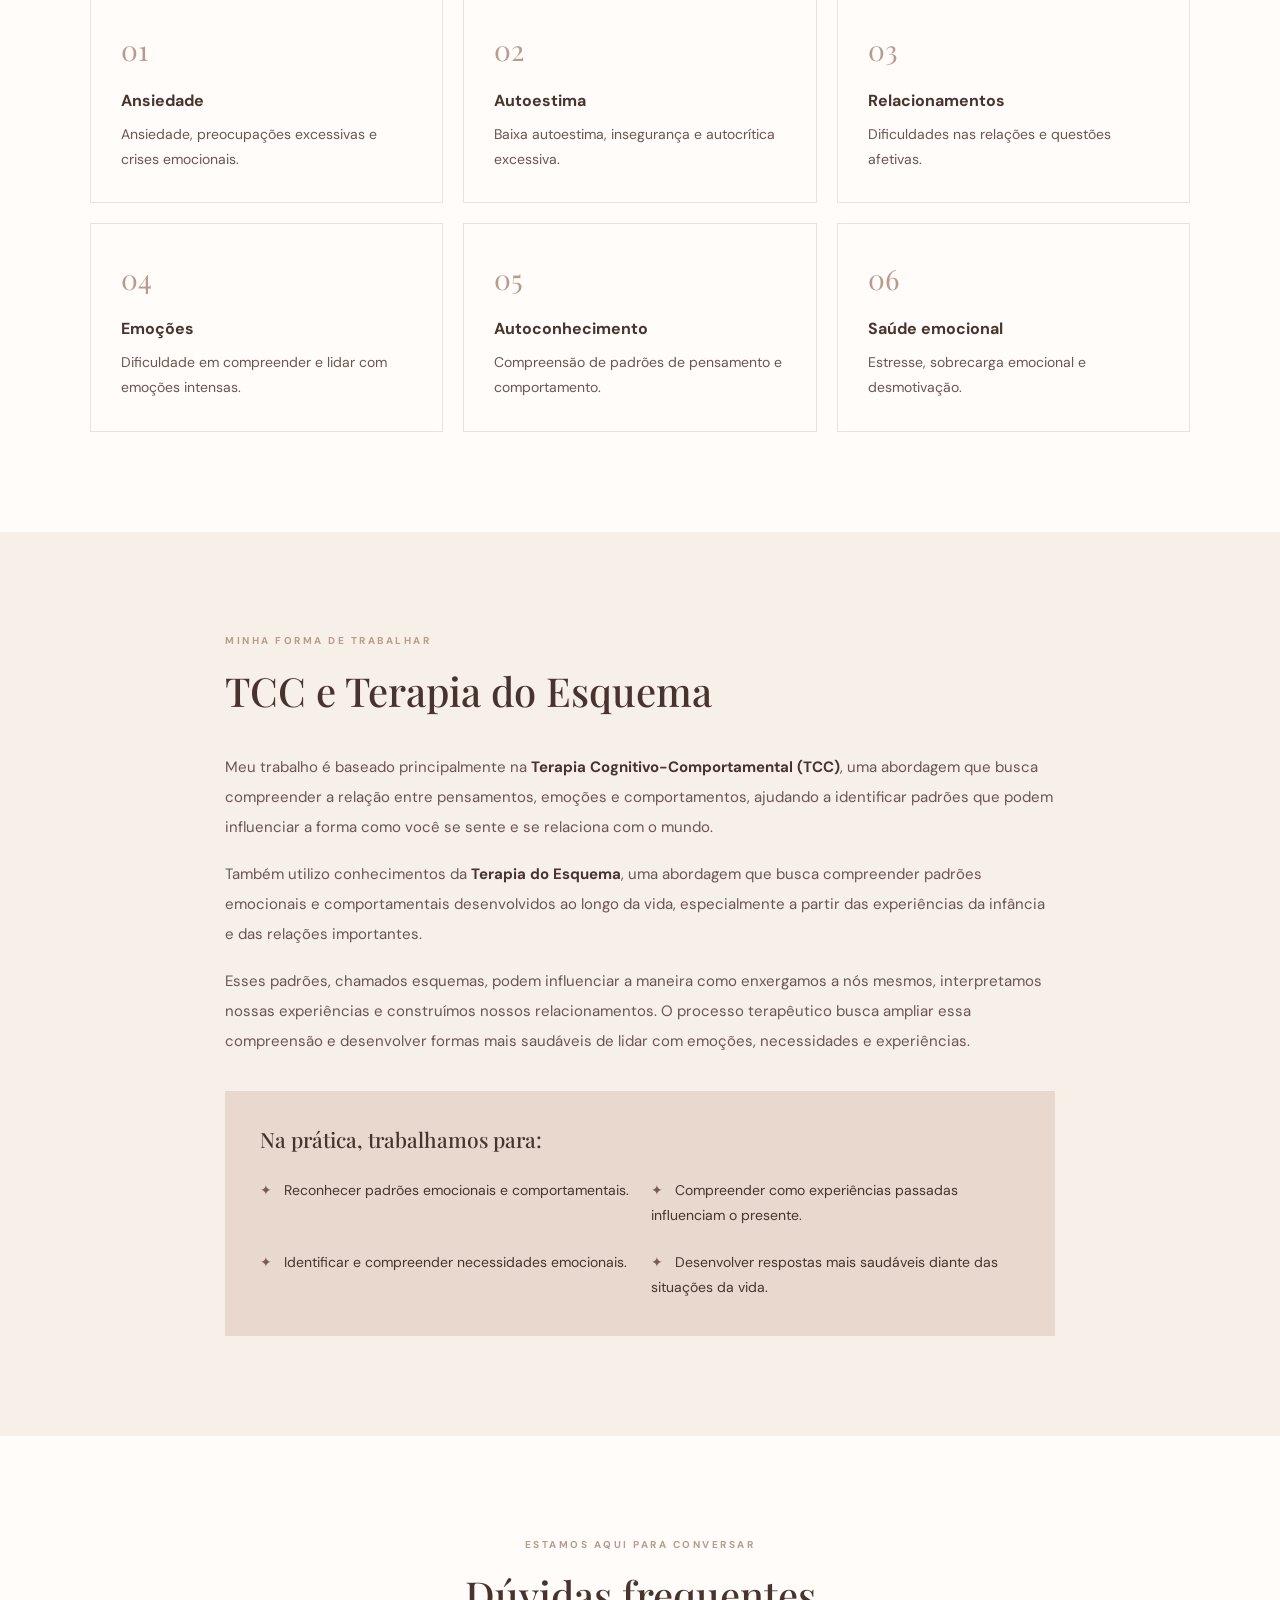
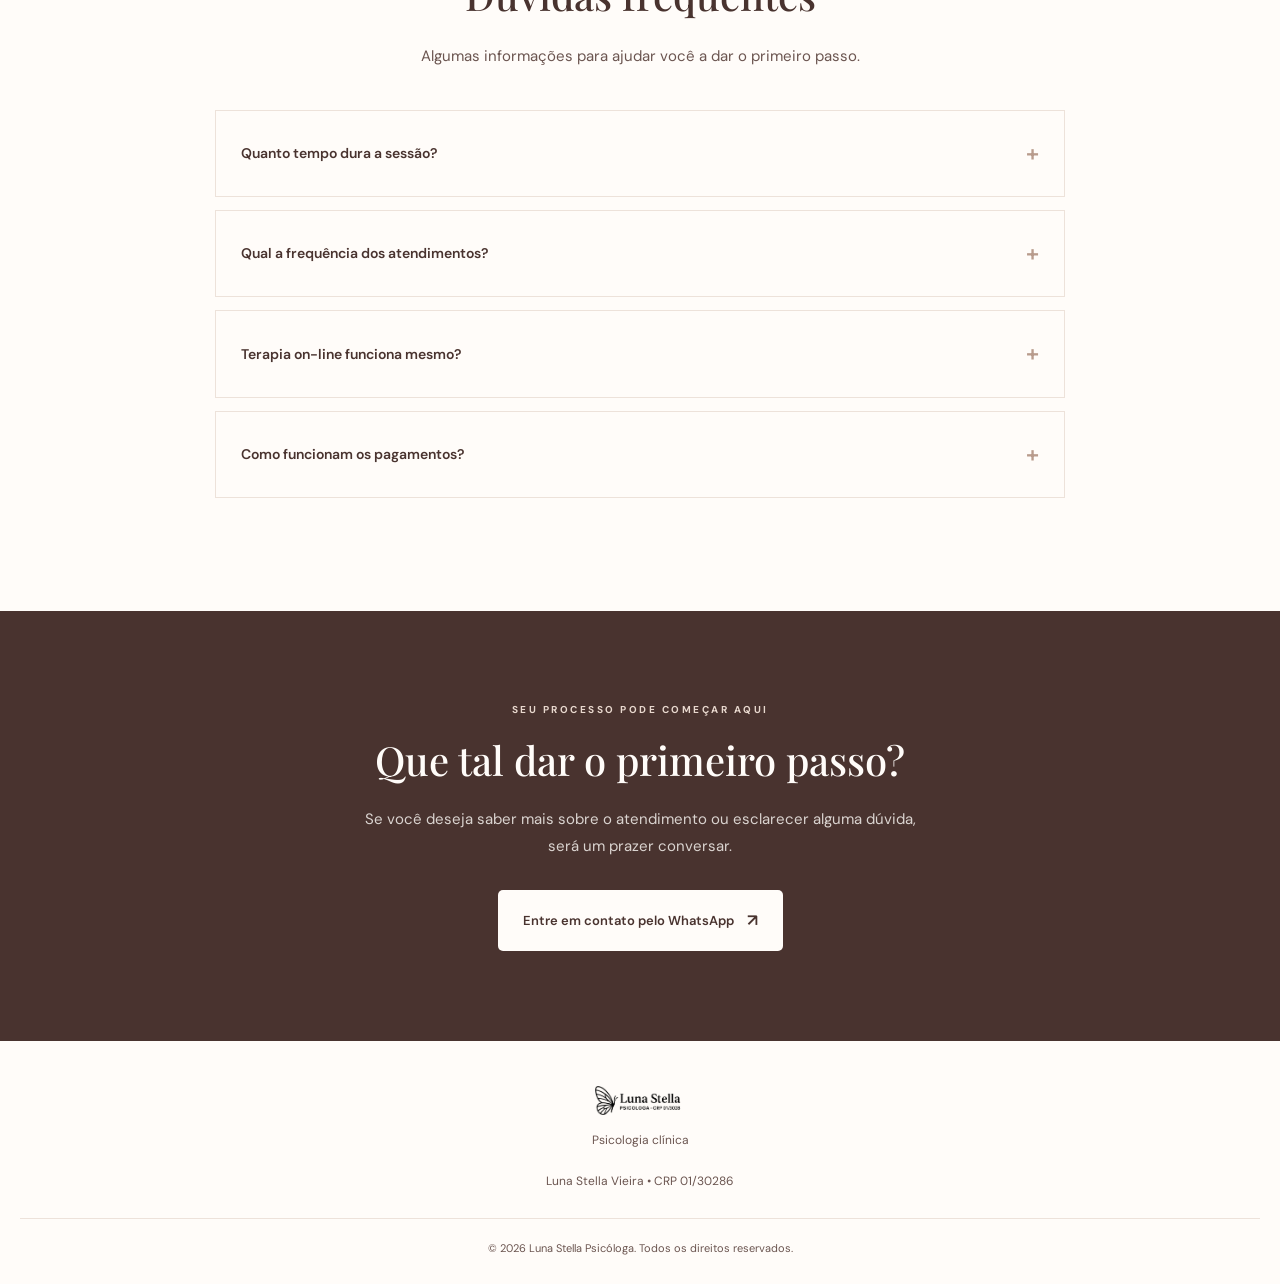
==== commit 20ab0b18: "Update index.html" ====
--- a/index.html
+++ b/index.html
@@ -1,4 +1,3 @@
-
 <!DOCTYPE html>
 <html lang="pt-BR">
 <head>
@@ -8,6 +7,21 @@
   <meta name="description" content="Luna Stella Vieira, psicóloga clínica. Atendimento psicológico on-line para mulheres e adolescentes, com abordagem baseada na TCC e ACT.">
 
   <title>Luna Stella Vieira | Psicóloga Clínica</title>
+
+  <!-- GOOGLE TAG / GOOGLE ANALYTICS -->
+  <script async src="https://www.googletagmanager.com/gtag/js?id=GT-WVXCHTJP"></script>
+  <script>
+    window.dataLayer = window.dataLayer || [];
+
+    function gtag() {
+      dataLayer.push(arguments);
+    }
+
+    gtag('js', new Date());
+
+    // Identificação da Google tag
+    gtag('config', 'GT-WVXCHTJP');
+  </script>
 
   <link rel="preconnect" href="https://fonts.googleapis.com">
   <link rel="preconnect" href="https://fonts.gstatic.com" crossorigin>
@@ -37,7 +51,6 @@
 
   </header>
 
-
   <main>
 
     <!-- APRESENTAÇÃO -->
@@ -73,6 +86,7 @@
         <a
           href="https://wa.me/5561991158479"
           class="btn"
+          data-analytics="whatsapp"
           target="_blank"
           rel="noopener noreferrer"
         >
@@ -84,7 +98,6 @@
 
     </section>
 
-
     <!-- FRASE DE DESTAQUE -->
     <section class="frase-destaque">
 
@@ -99,7 +112,6 @@
 
     </section>
 
-
     <!-- SOBRE MIM -->
     <section id="sobre" class="secao sobre">
 
@@ -147,7 +159,6 @@
 
     </section>
 
-
     <!-- PRIMEIROS PASSOS -->
     <section id="primeiros-passos" class="secao passos">
 
@@ -192,7 +203,6 @@
 
     </section>
 
-
     <!-- ATENDIMENTO -->
     <section id="atendimento" class="secao atendimento">
 
@@ -244,7 +254,6 @@
       </div>
 
     </section>
-
 
     <!-- COMO POSSO AJUDAR -->
     <section id="ajuda" class="secao ajuda">
@@ -300,75 +309,71 @@
 
     </section>
 
-
-  
-<!-- ABORDAGEM -->
-<section id="abordagem" class="secao abordagem">
-
-  <div class="secao-titulo">
-    <span class="subtitulo">MINHA FORMA DE TRABALHAR</span>
-    <h2>TCC e Terapia do Esquema</h2>
-  </div>
-
-  <p>
-    Meu trabalho é baseado principalmente na
-    <strong>Terapia Cognitivo-Comportamental (TCC)</strong>,
-    uma abordagem que busca compreender a relação entre
-    pensamentos, emoções e comportamentos, ajudando a
-    identificar padrões que podem influenciar a forma
-    como você se sente e se relaciona com o mundo.
-  </p>
-
-  <p>
-    Também utilizo conhecimentos da
-    <strong>Terapia do Esquema</strong>, uma abordagem que
-    busca compreender padrões emocionais e comportamentais
-    desenvolvidos ao longo da vida, especialmente a partir
-    das experiências da infância e das relações importantes.
-  </p>
-
-  <p>
-    Esses padrões, chamados esquemas, podem influenciar a
-    maneira como enxergamos a nós mesmos, interpretamos
-    nossas experiências e construímos nossos relacionamentos.
-    O processo terapêutico busca ampliar essa compreensão
-    e desenvolver formas mais saudáveis de lidar com
-    emoções, necessidades e experiências.
-  </p>
-
-  <div class="abordagem-destaque">
-
-    <h3>Na prática, trabalhamos para:</h3>
-
-    <div class="abordagem-grid">
-
-      <div>
-        <span>✦</span>
-        Reconhecer padrões emocionais e comportamentais.
-      </div>
-
-      <div>
-        <span>✦</span>
-        Compreender como experiências passadas influenciam o presente.
-      </div>
-
-      <div>
-        <span>✦</span>
-        Identificar e compreender necessidades emocionais.
-      </div>
-
-      <div>
-        <span>✦</span>
-        Desenvolver respostas mais saudáveis diante das situações da vida.
-      </div>
-
-    </div>
-
-  </div>
-
-</section>
-
-
+    <!-- ABORDAGEM -->
+    <section id="abordagem" class="secao abordagem">
+
+      <div class="secao-titulo">
+        <span class="subtitulo">MINHA FORMA DE TRABALHAR</span>
+        <h2>TCC e Terapia do Esquema</h2>
+      </div>
+
+      <p>
+        Meu trabalho é baseado principalmente na
+        <strong>Terapia Cognitivo-Comportamental (TCC)</strong>,
+        uma abordagem que busca compreender a relação entre
+        pensamentos, emoções e comportamentos, ajudando a
+        identificar padrões que podem influenciar a forma
+        como você se sente e se relaciona com o mundo.
+      </p>
+
+      <p>
+        Também utilizo conhecimentos da
+        <strong>Terapia do Esquema</strong>, uma abordagem que
+        busca compreender padrões emocionais e comportamentais
+        desenvolvidos ao longo da vida, especialmente a partir
+        das experiências da infância e das relações importantes.
+      </p>
+
+      <p>
+        Esses padrões, chamados esquemas, podem influenciar a
+        maneira como enxergamos a nós mesmos, interpretamos
+        nossas experiências e construímos nossos relacionamentos.
+        O processo terapêutico busca ampliar essa compreensão
+        e desenvolver formas mais saudáveis de lidar com
+        emoções, necessidades e experiências.
+      </p>
+
+      <div class="abordagem-destaque">
+
+        <h3>Na prática, trabalhamos para:</h3>
+
+        <div class="abordagem-grid">
+
+          <div>
+            <span>✦</span>
+            Reconhecer padrões emocionais e comportamentais.
+          </div>
+
+          <div>
+            <span>✦</span>
+            Compreender como experiências passadas influenciam o presente.
+          </div>
+
+          <div>
+            <span>✦</span>
+            Identificar e compreender necessidades emocionais.
+          </div>
+
+          <div>
+            <span>✦</span>
+            Desenvolver respostas mais saudáveis diante das situações da vida.
+          </div>
+
+        </div>
+
+      </div>
+
+    </section>
 
     <!-- DÚVIDAS FREQUENTES -->
     <section id="duvidas" class="secao duvidas">
@@ -423,7 +428,6 @@
 
     </section>
 
-
     <!-- CONTATO -->
     <section id="contato" class="contato">
 
@@ -439,6 +443,7 @@
       <a
         href="https://wa.me/5561991158479"
         class="btn btn-claro"
+        data-analytics="whatsapp"
         target="_blank"
         rel="noopener noreferrer"
       >
@@ -450,7 +455,6 @@
 
   </main>
 
-
   <!-- RODAPÉ -->
   <footer class="rodape">
 
@@ -467,11 +471,11 @@
 
   </footer>
 
-
   <!-- BOTÃO FLUTUANTE WHATSAPP -->
   <a
     href="https://wa.me/5561991158479"
     class="whatsapp"
+    data-analytics="whatsapp"
     target="_blank"
     rel="noopener noreferrer"
     aria-label="Entre em contato pelo WhatsApp"
@@ -479,5 +483,30 @@
     <span>✆</span>
   </a>
 
+  <!-- RASTREAMENTO DE CLIQUES NO WHATSAPP -->
+  <script>
+    document.addEventListener('DOMContentLoaded', function () {
+
+      const botoesWhatsApp = document.querySelectorAll(
+        '[data-analytics="whatsapp"]'
+      );
+
+      botoesWhatsApp.forEach(function (botao) {
+
+        botao.addEventListener('click', function () {
+
+          if (typeof gtag === 'function') {
+            gtag('event', 'click_whatsapp', {
+              transport_type: 'beacon'
+            });
+          }
+
+        });
+
+      });
+
+    });
+  </script>
+
 </body>
 </html>
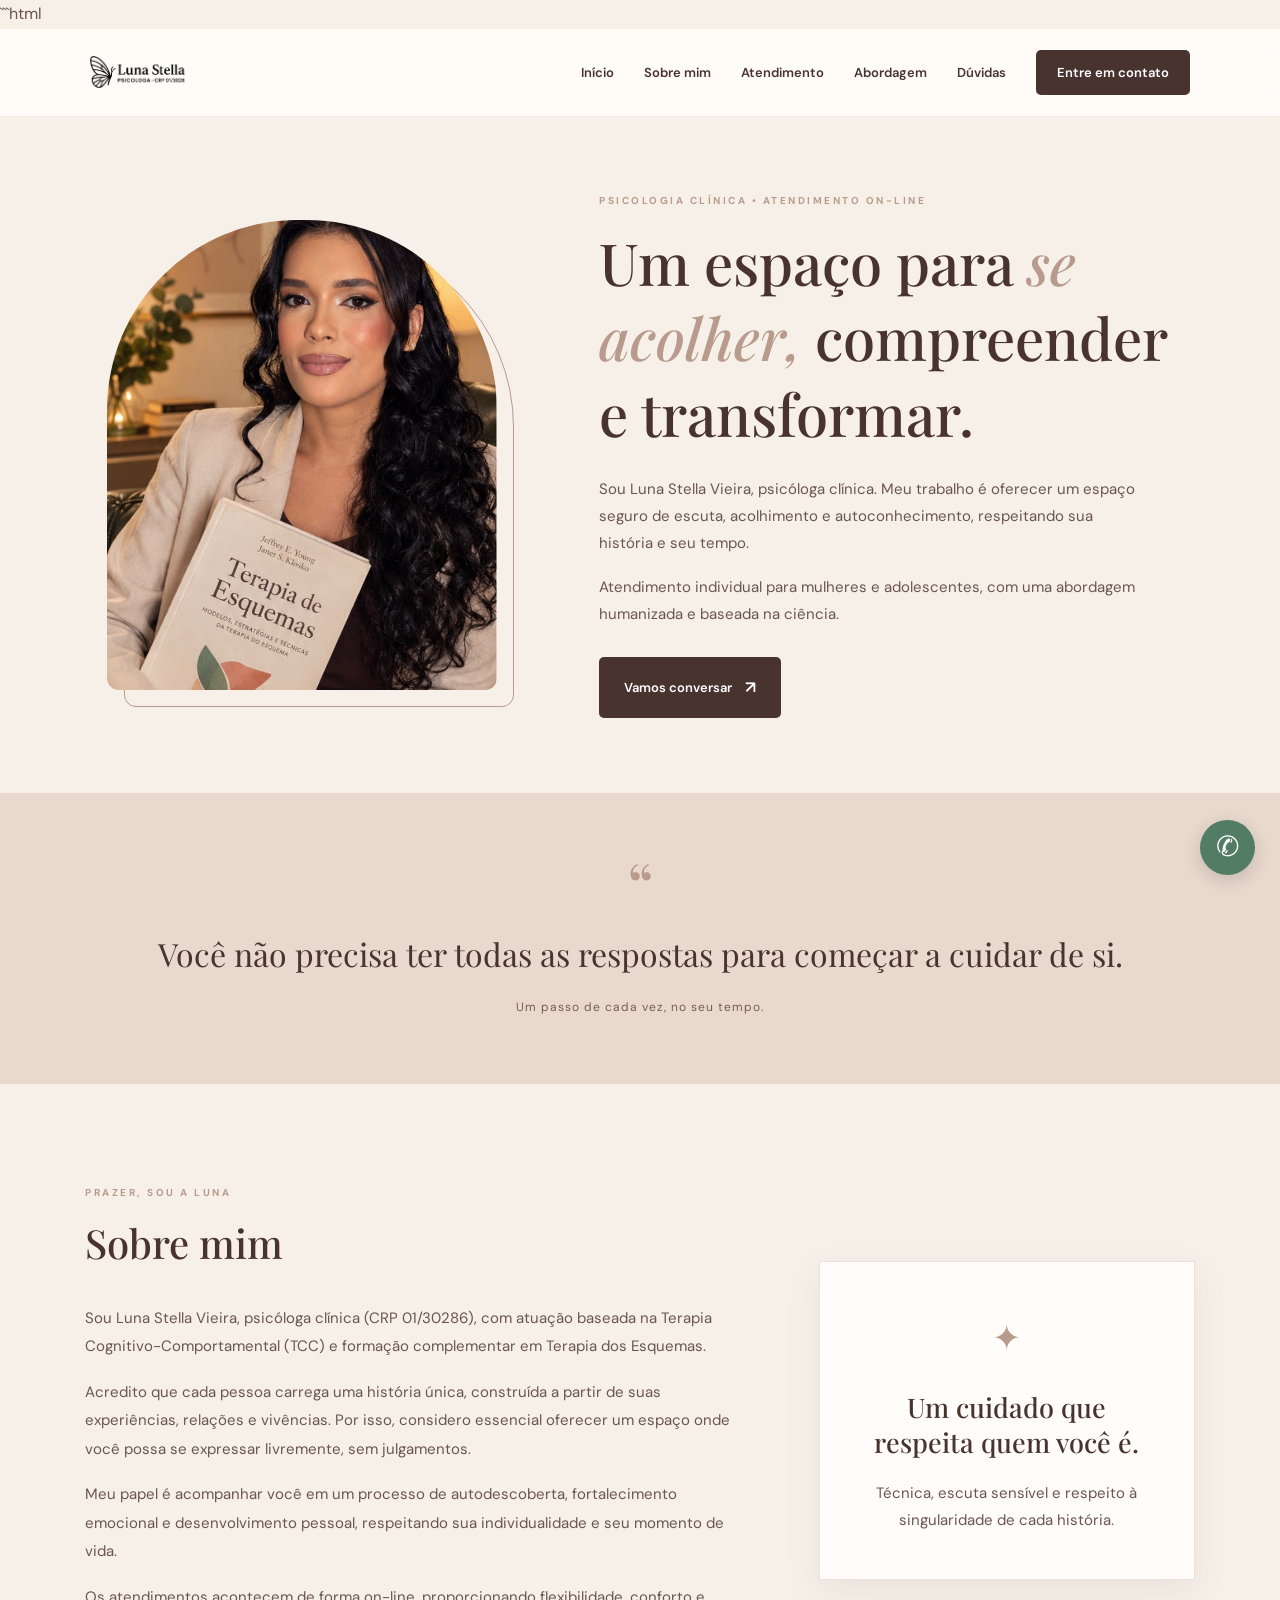
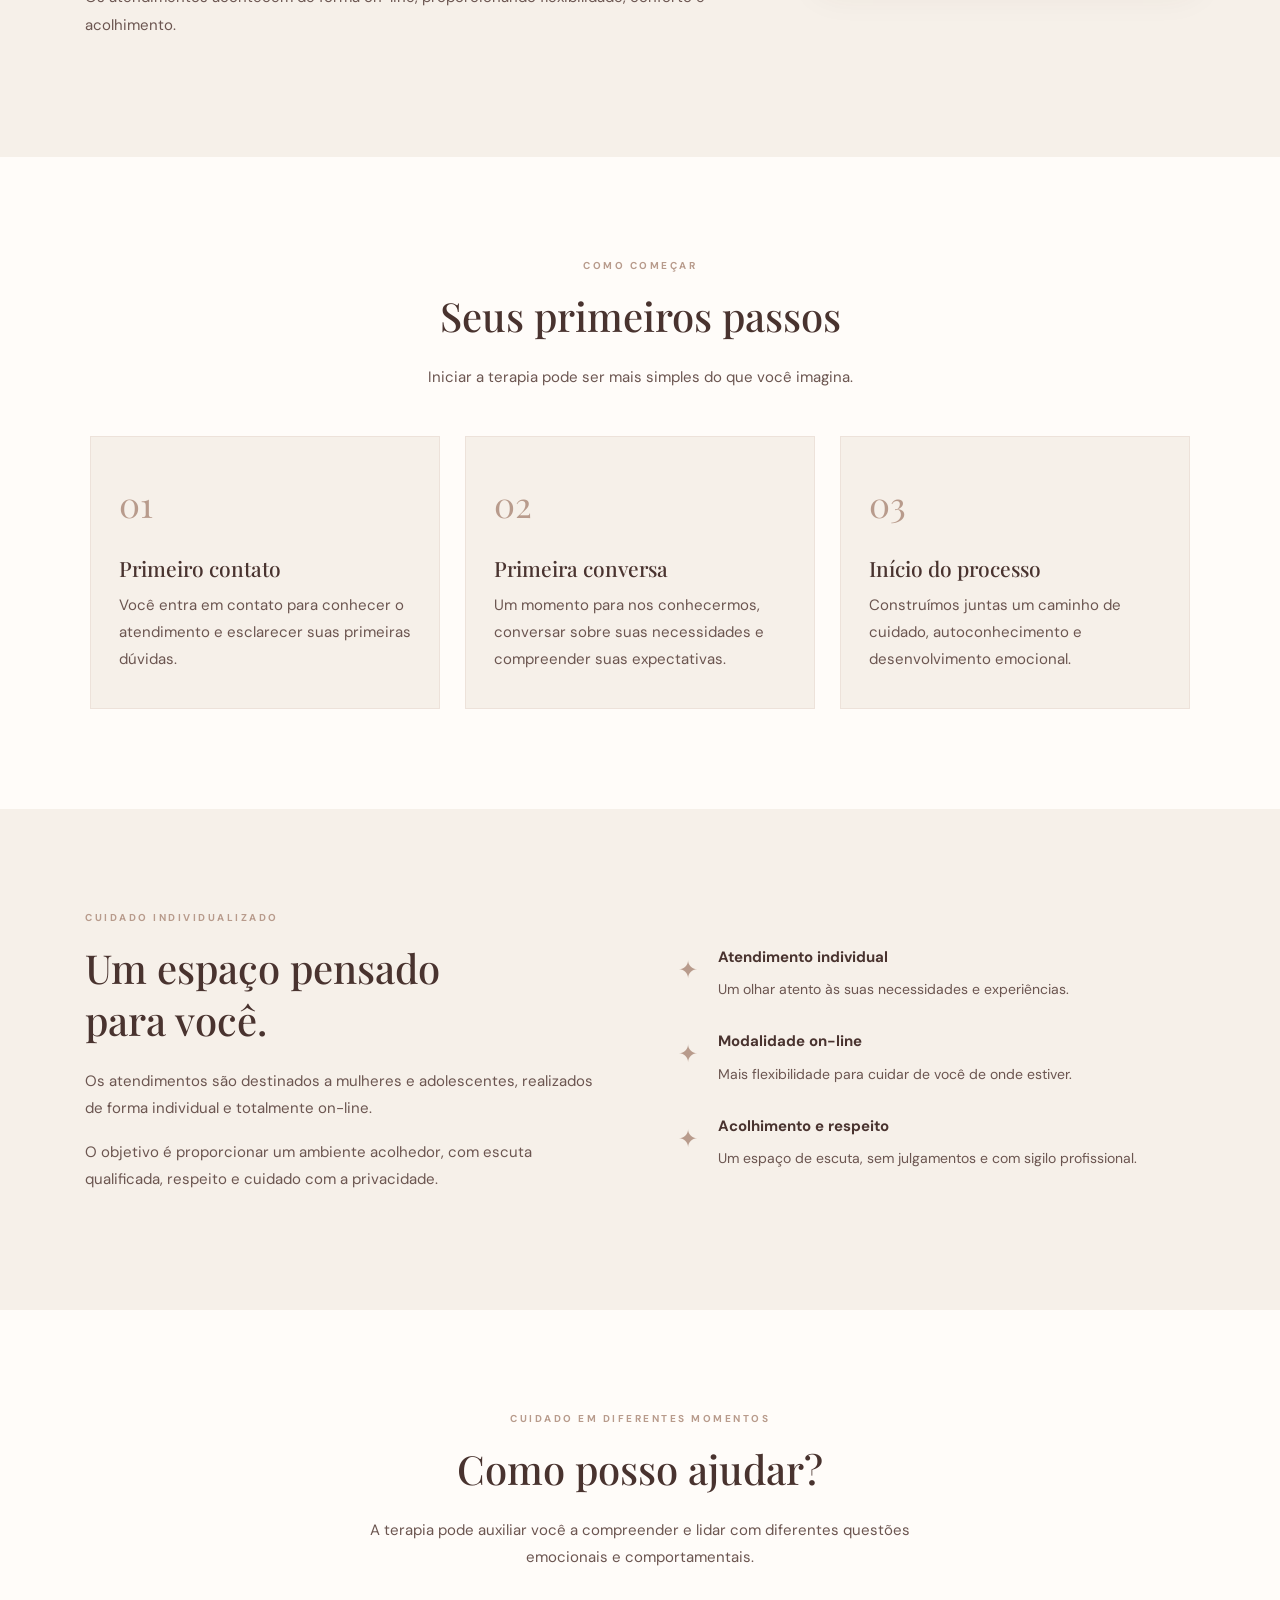
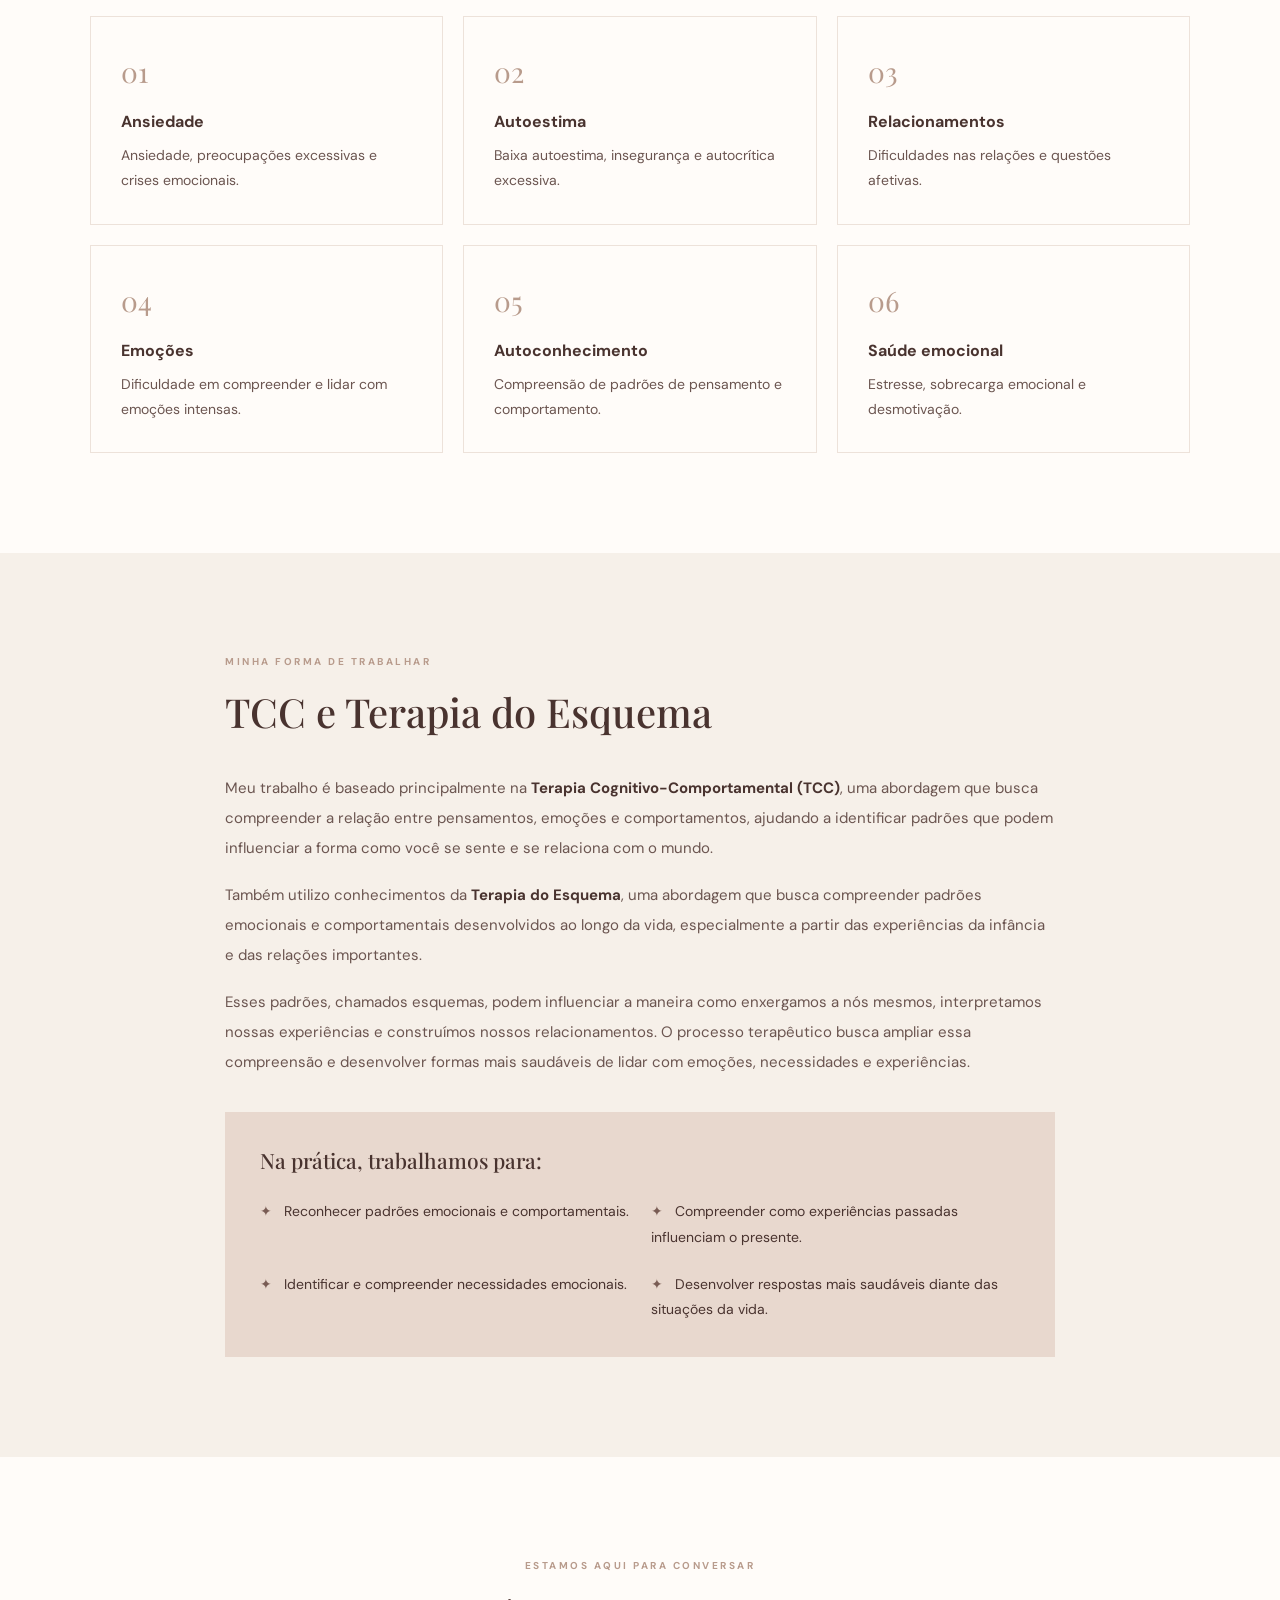
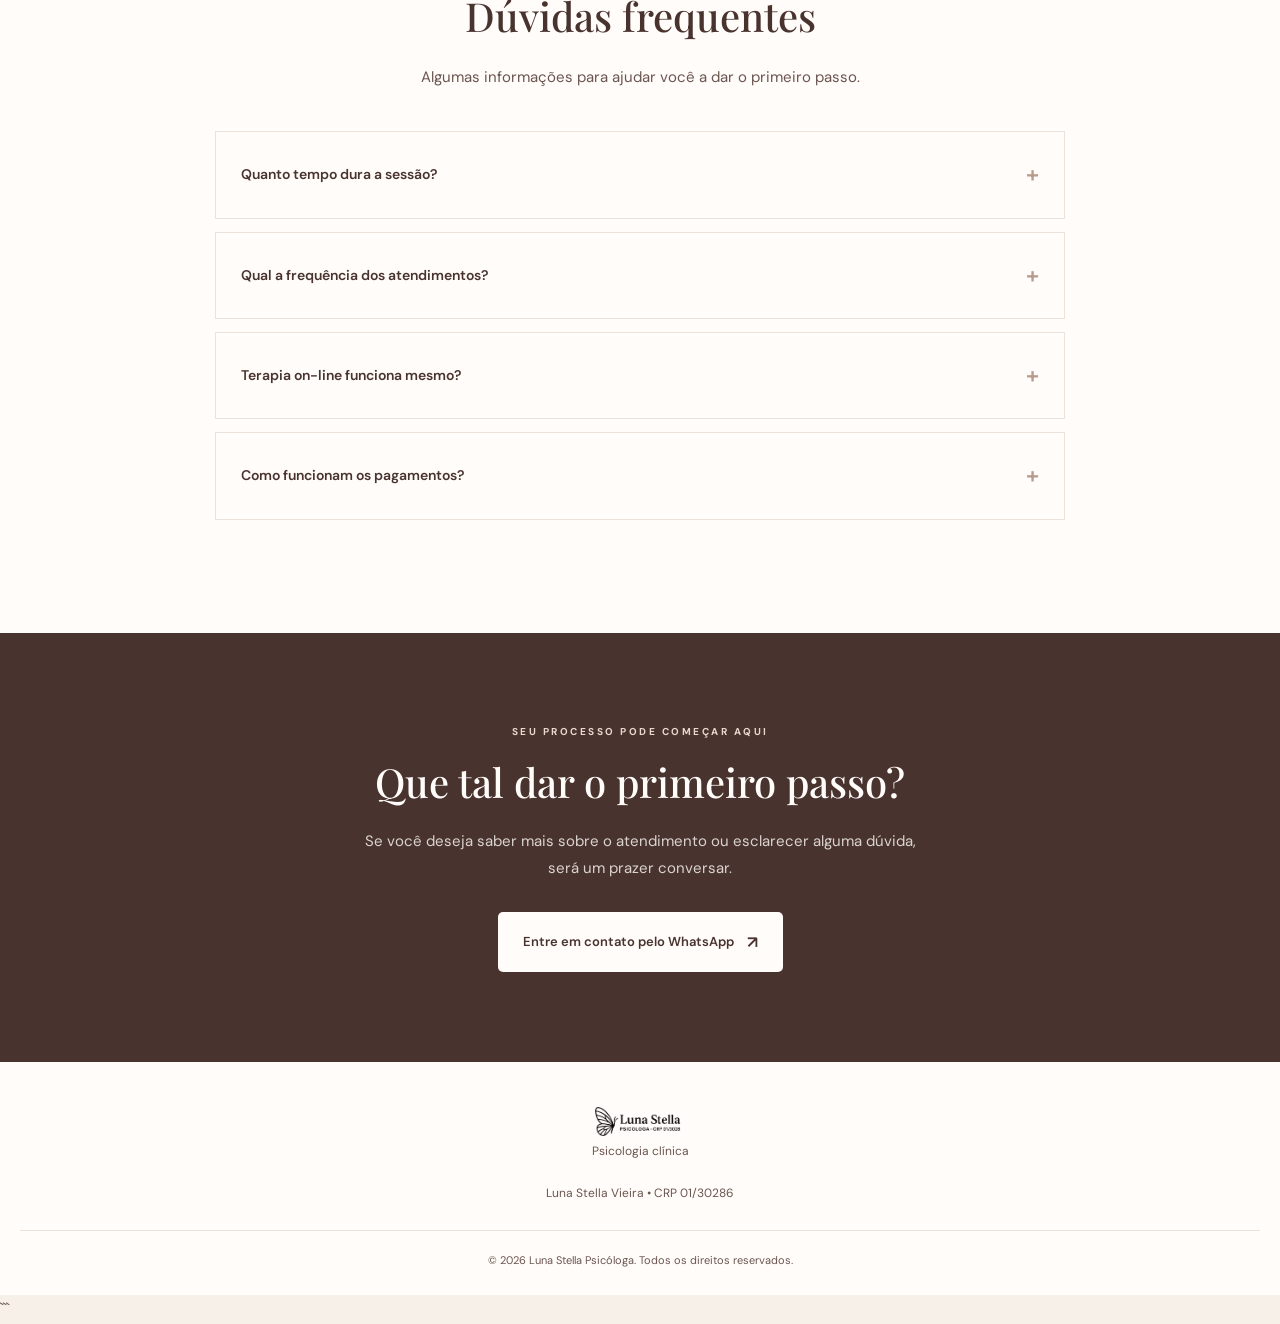
==== commit 7f23fe96: "Add Google Tag Manager and WhatsApp tracking script" ====
--- a/index.html
+++ b/index.html
@@ -1,3 +1,4 @@
+```html
 <!DOCTYPE html>
 <html lang="pt-BR">
 <head>
@@ -8,7 +9,7 @@
 
   <title>Luna Stella Vieira | Psicóloga Clínica</title>
 
-  <!-- GOOGLE TAG / GOOGLE ANALYTICS -->
+  <!-- GOOGLE TAG -->
   <script async src="https://www.googletagmanager.com/gtag/js?id=GT-WVXCHTJP"></script>
   <script>
     window.dataLayer = window.dataLayer || [];
@@ -18,8 +19,6 @@
     }
 
     gtag('js', new Date());
-
-    // Identificação da Google tag
     gtag('config', 'GT-WVXCHTJP');
   </script>
 
@@ -51,6 +50,7 @@
 
   </header>
 
+
   <main>
 
     <!-- APRESENTAÇÃO -->
@@ -86,9 +86,9 @@
         <a
           href="https://wa.me/5561991158479"
           class="btn"
-          data-analytics="whatsapp"
           target="_blank"
           rel="noopener noreferrer"
+          data-track="whatsapp"
         >
           Vamos conversar
           <span>↗</span>
@@ -98,6 +98,7 @@
 
     </section>
 
+
     <!-- FRASE DE DESTAQUE -->
     <section class="frase-destaque">
 
@@ -112,6 +113,7 @@
 
     </section>
 
+
     <!-- SOBRE MIM -->
     <section id="sobre" class="secao sobre">
 
@@ -159,6 +161,7 @@
 
     </section>
 
+
     <!-- PRIMEIROS PASSOS -->
     <section id="primeiros-passos" class="secao passos">
 
@@ -203,6 +206,7 @@
 
     </section>
 
+
     <!-- ATENDIMENTO -->
     <section id="atendimento" class="secao atendimento">
 
@@ -254,6 +258,7 @@
       </div>
 
     </section>
+
 
     <!-- COMO POSSO AJUDAR -->
     <section id="ajuda" class="secao ajuda">
@@ -308,6 +313,7 @@
       </div>
 
     </section>
+
 
     <!-- ABORDAGEM -->
     <section id="abordagem" class="secao abordagem">
@@ -375,6 +381,7 @@
 
     </section>
 
+
     <!-- DÚVIDAS FREQUENTES -->
     <section id="duvidas" class="secao duvidas">
 
@@ -428,6 +435,7 @@
 
     </section>
 
+
     <!-- CONTATO -->
     <section id="contato" class="contato">
 
@@ -443,9 +451,9 @@
       <a
         href="https://wa.me/5561991158479"
         class="btn btn-claro"
-        data-analytics="whatsapp"
         target="_blank"
         rel="noopener noreferrer"
+        data-track="whatsapp"
       >
         Entre em contato pelo WhatsApp
         <span>↗</span>
@@ -455,6 +463,7 @@
 
   </main>
 
+
   <!-- RODAPÉ -->
   <footer class="rodape">
 
@@ -471,37 +480,31 @@
 
   </footer>
 
+
   <!-- BOTÃO FLUTUANTE WHATSAPP -->
   <a
     href="https://wa.me/5561991158479"
     class="whatsapp"
-    data-analytics="whatsapp"
     target="_blank"
     rel="noopener noreferrer"
     aria-label="Entre em contato pelo WhatsApp"
+    data-track="whatsapp"
   >
     <span>✆</span>
   </a>
 
-  <!-- RASTREAMENTO DE CLIQUES NO WHATSAPP -->
+
+  <!-- RASTREAMENTO DOS CLIQUES NO WHATSAPP -->
   <script>
-    document.addEventListener('DOMContentLoaded', function () {
-
-      const botoesWhatsApp = document.querySelectorAll(
-        '[data-analytics="whatsapp"]'
-      );
-
-      botoesWhatsApp.forEach(function (botao) {
-
-        botao.addEventListener('click', function () {
-
-          if (typeof gtag === 'function') {
-            gtag('event', 'click_whatsapp', {
-              transport_type: 'beacon'
-            });
-          }
-
-        });
+    document.querySelectorAll('[data-track="whatsapp"]').forEach(function(botao) {
+
+      botao.addEventListener('click', function() {
+
+        if (typeof gtag === 'function') {
+          gtag('event', 'whatsapp_click', {
+            transport_type: 'beacon'
+          });
+        }
 
       });
 
@@ -510,3 +513,4 @@
 
 </body>
 </html>
+```
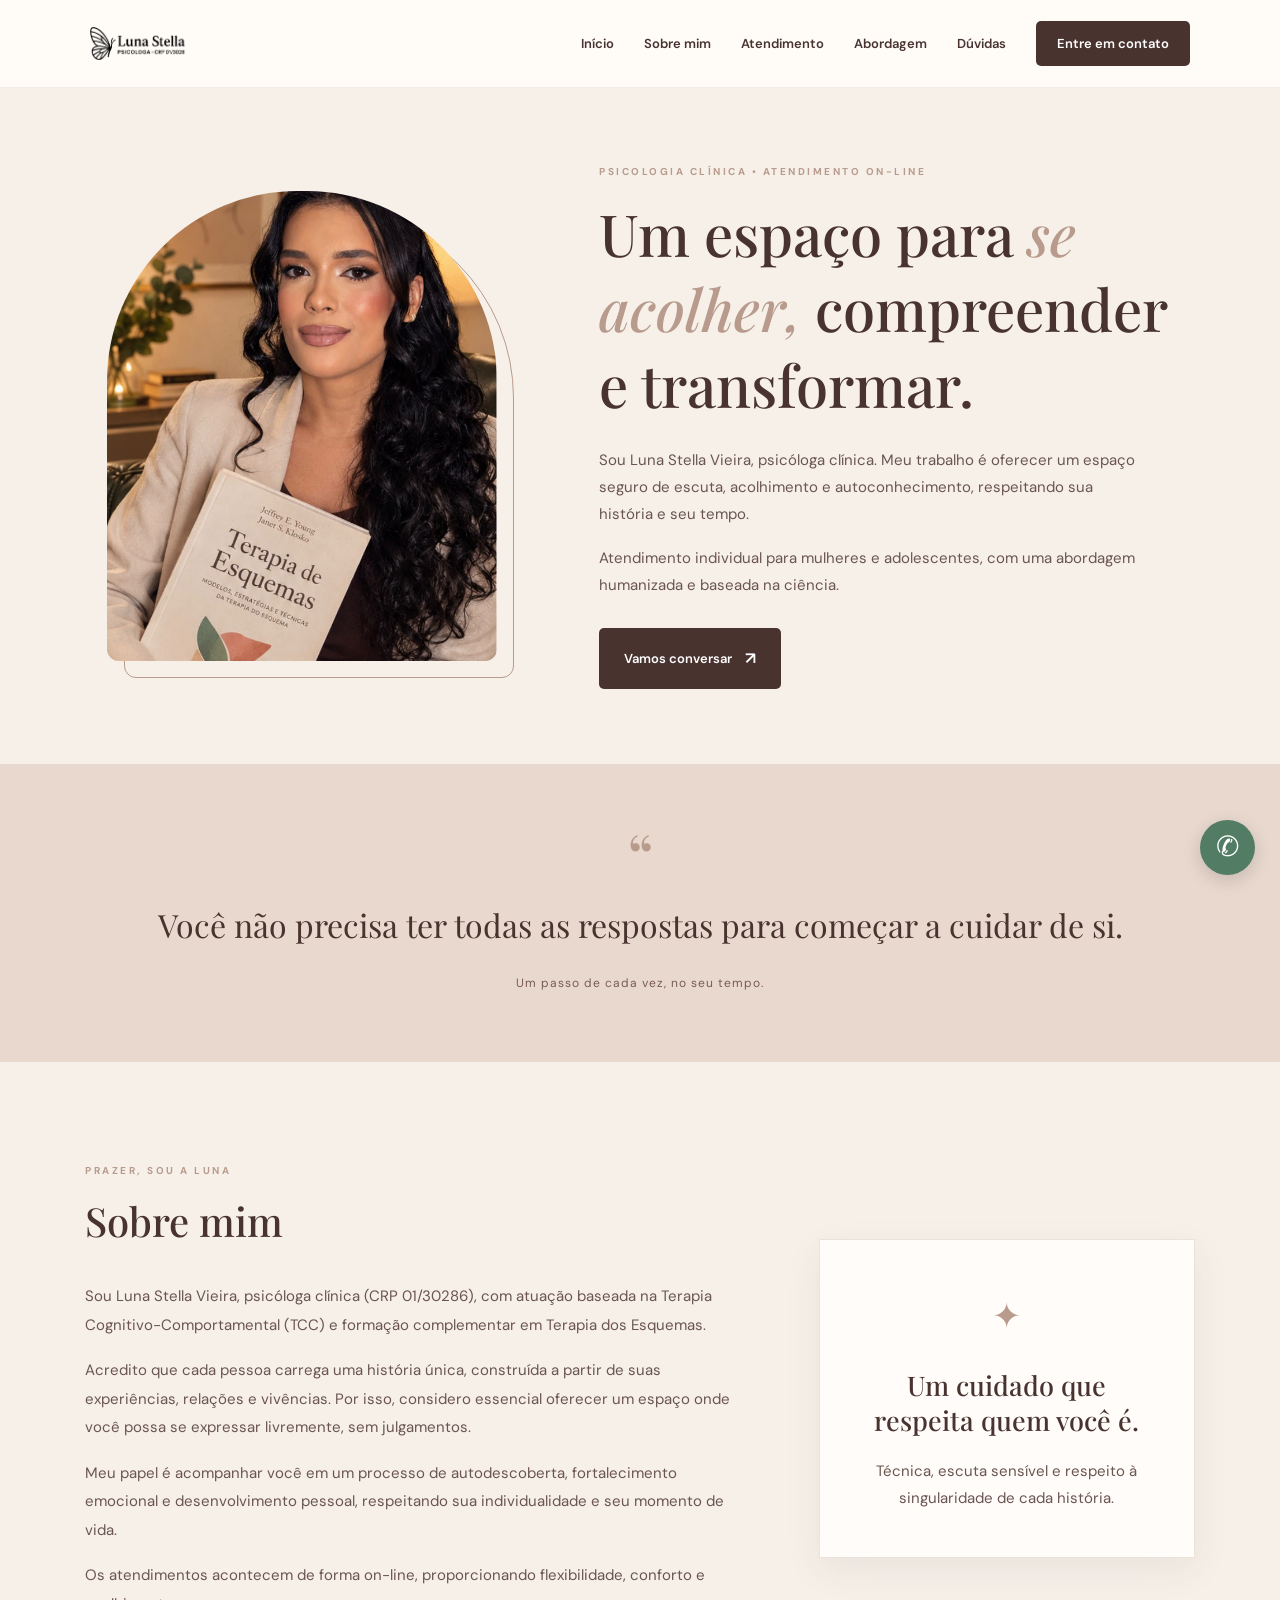
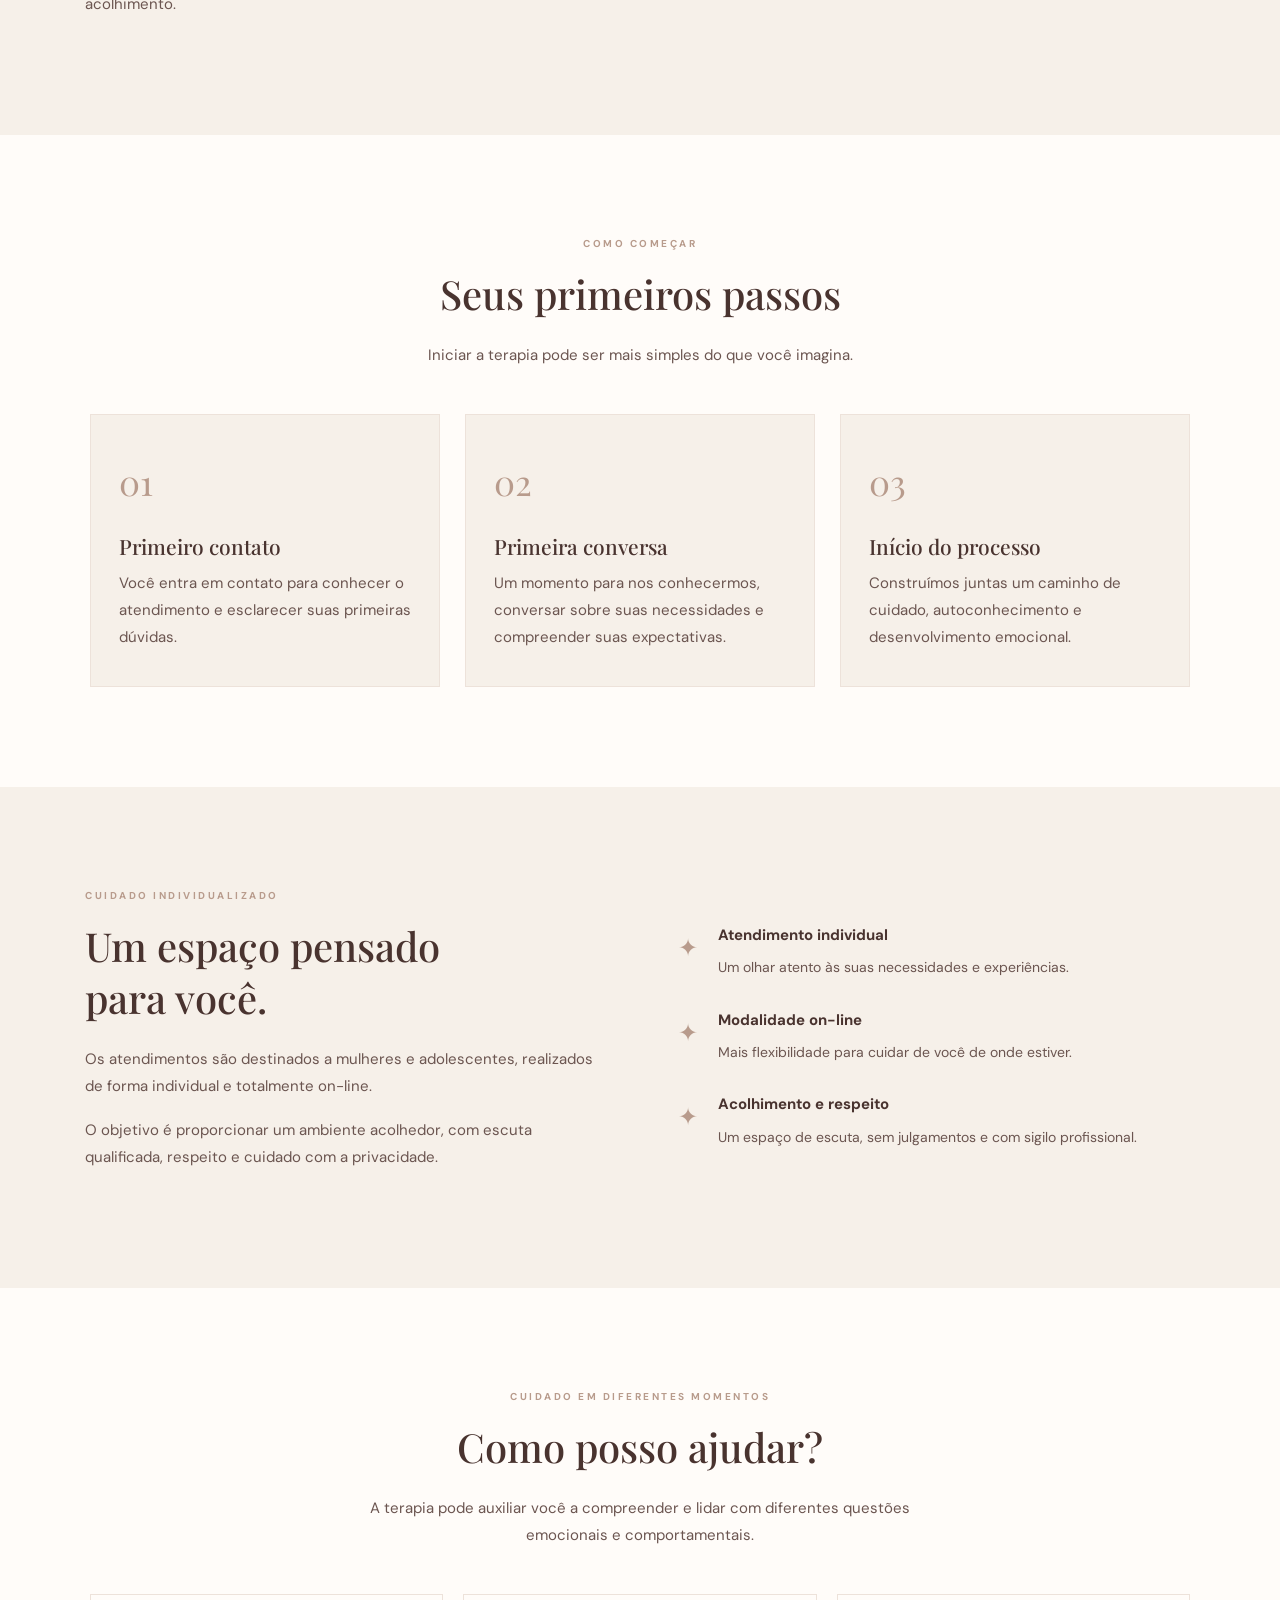
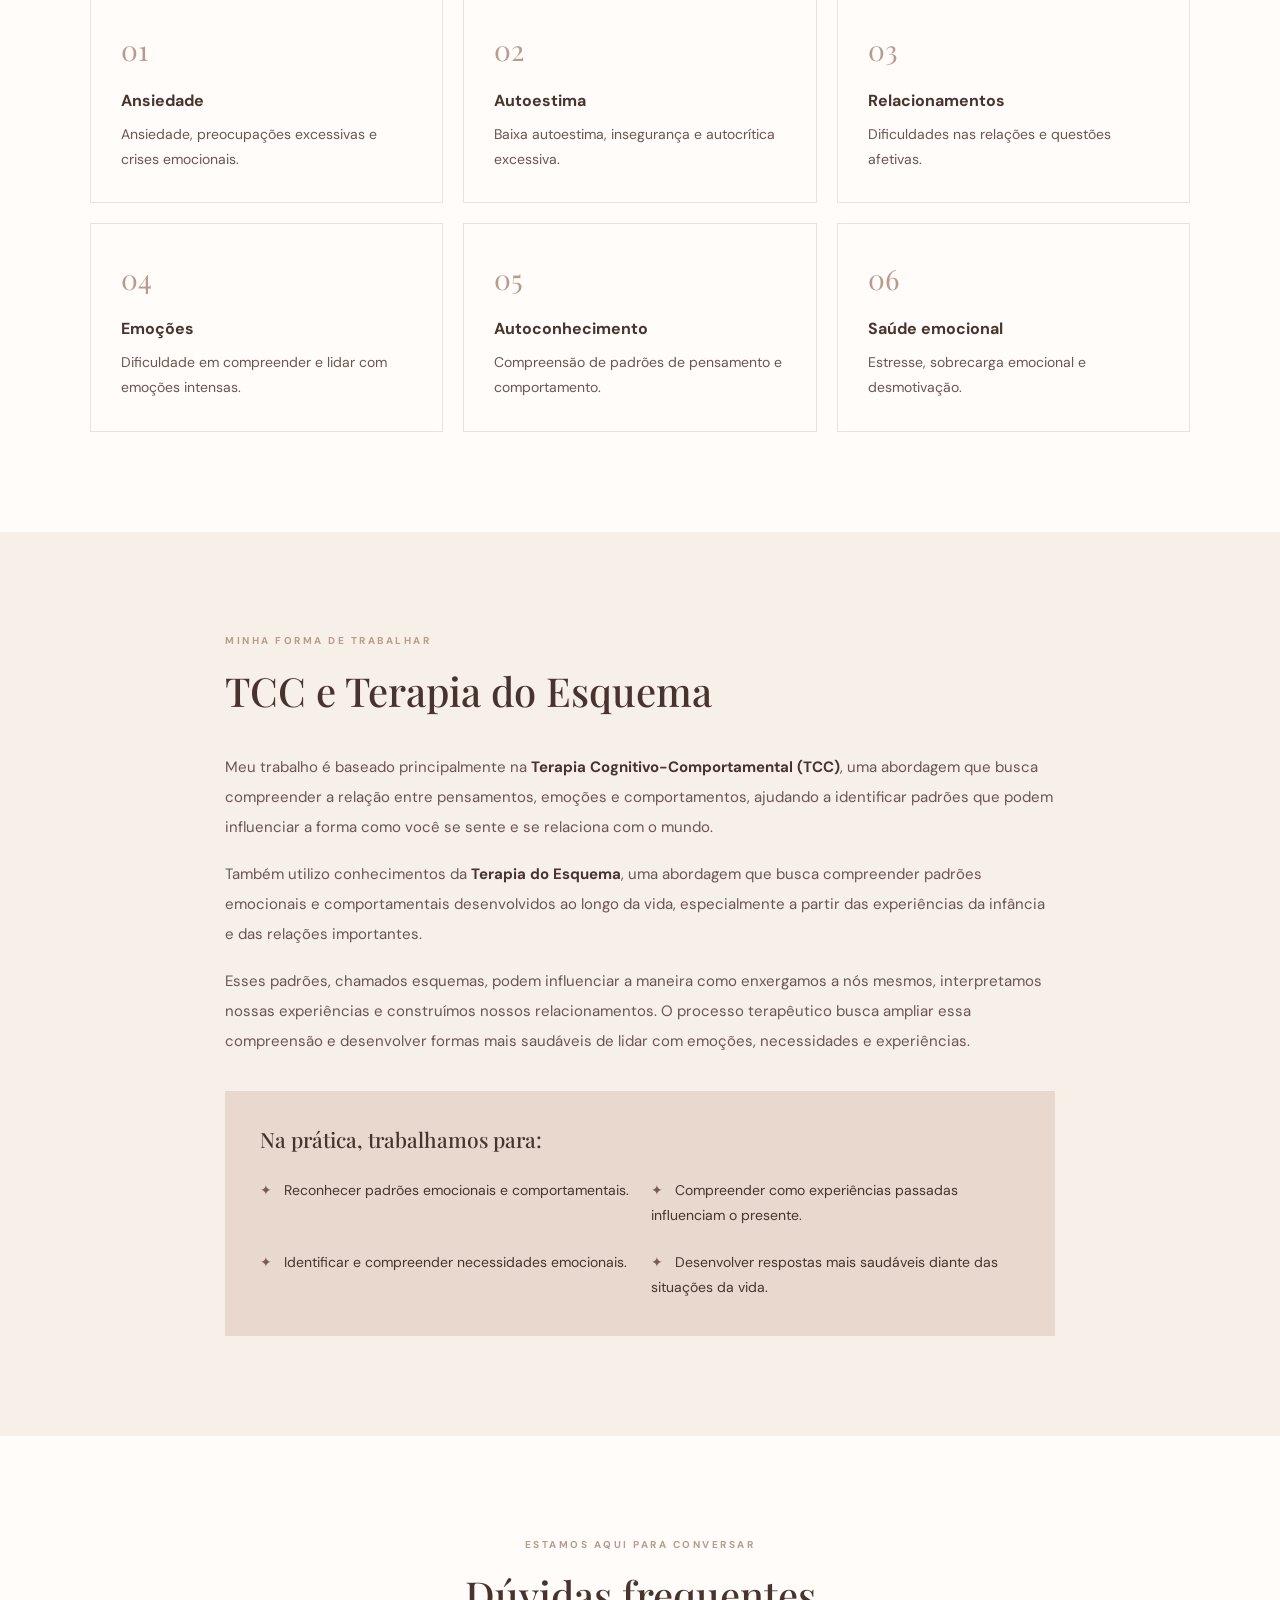
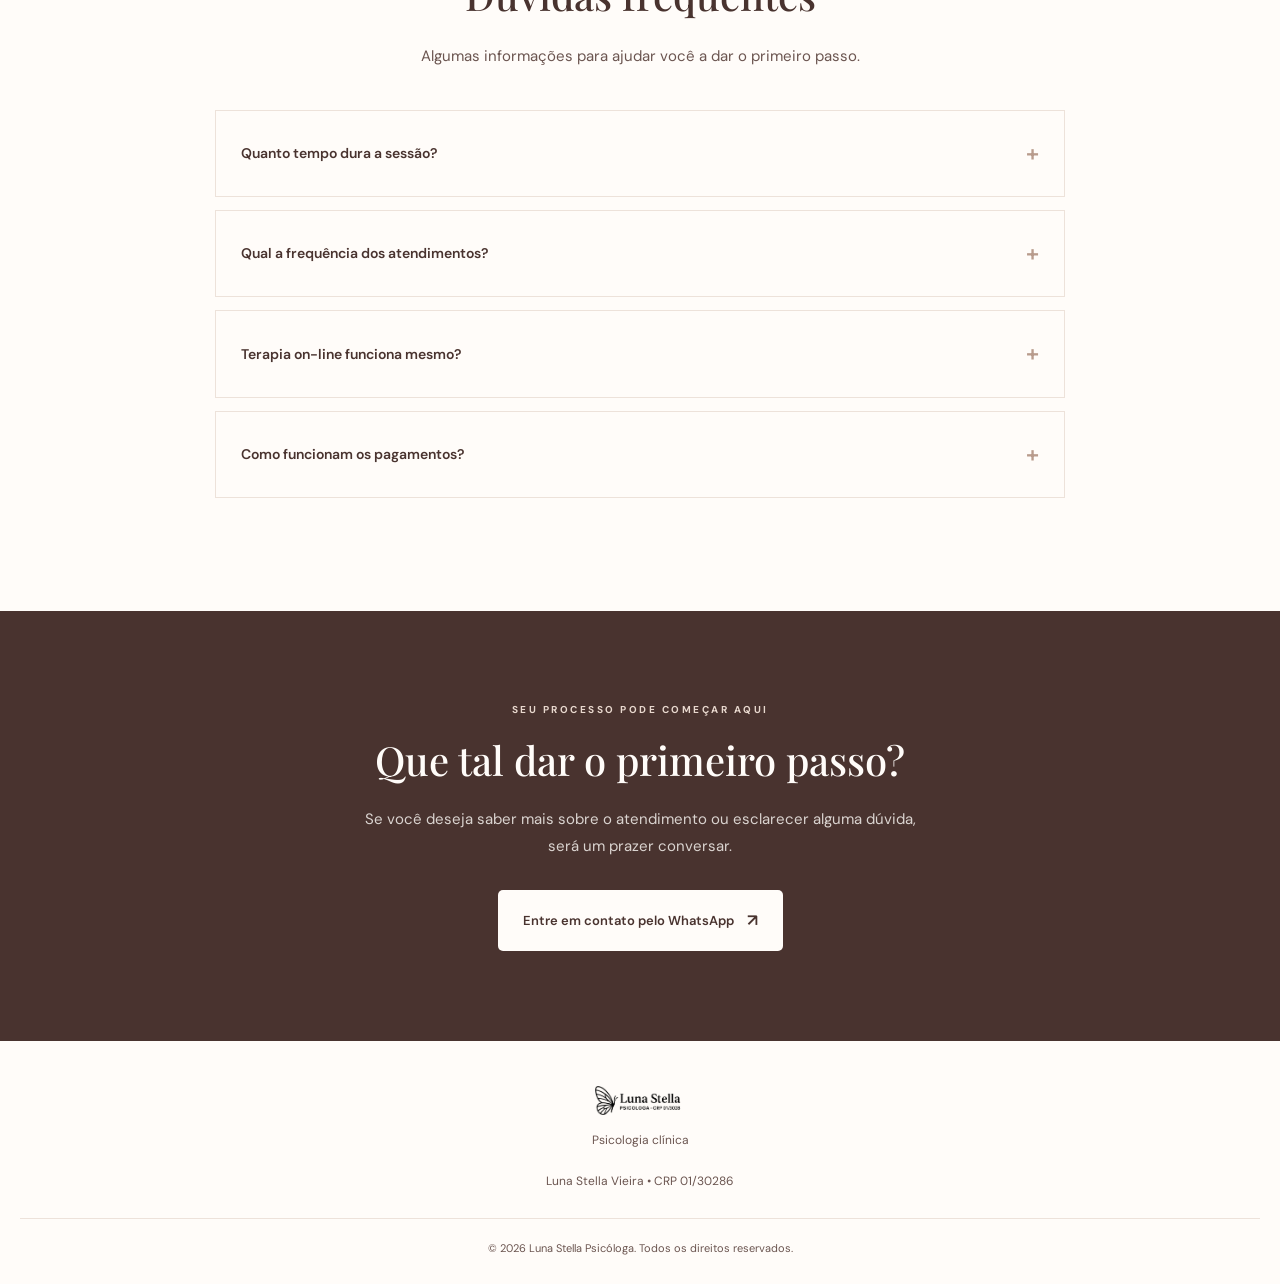
==== commit a42f3f48: "Atualiza site Luna Stella" ====
--- a/index.html
+++ b/index.html
@@ -1,4 +1,4 @@
-```html
+
 <!DOCTYPE html>
 <html lang="pt-BR">
 <head>
@@ -513,4 +513,3 @@
 
 </body>
 </html>
-```
